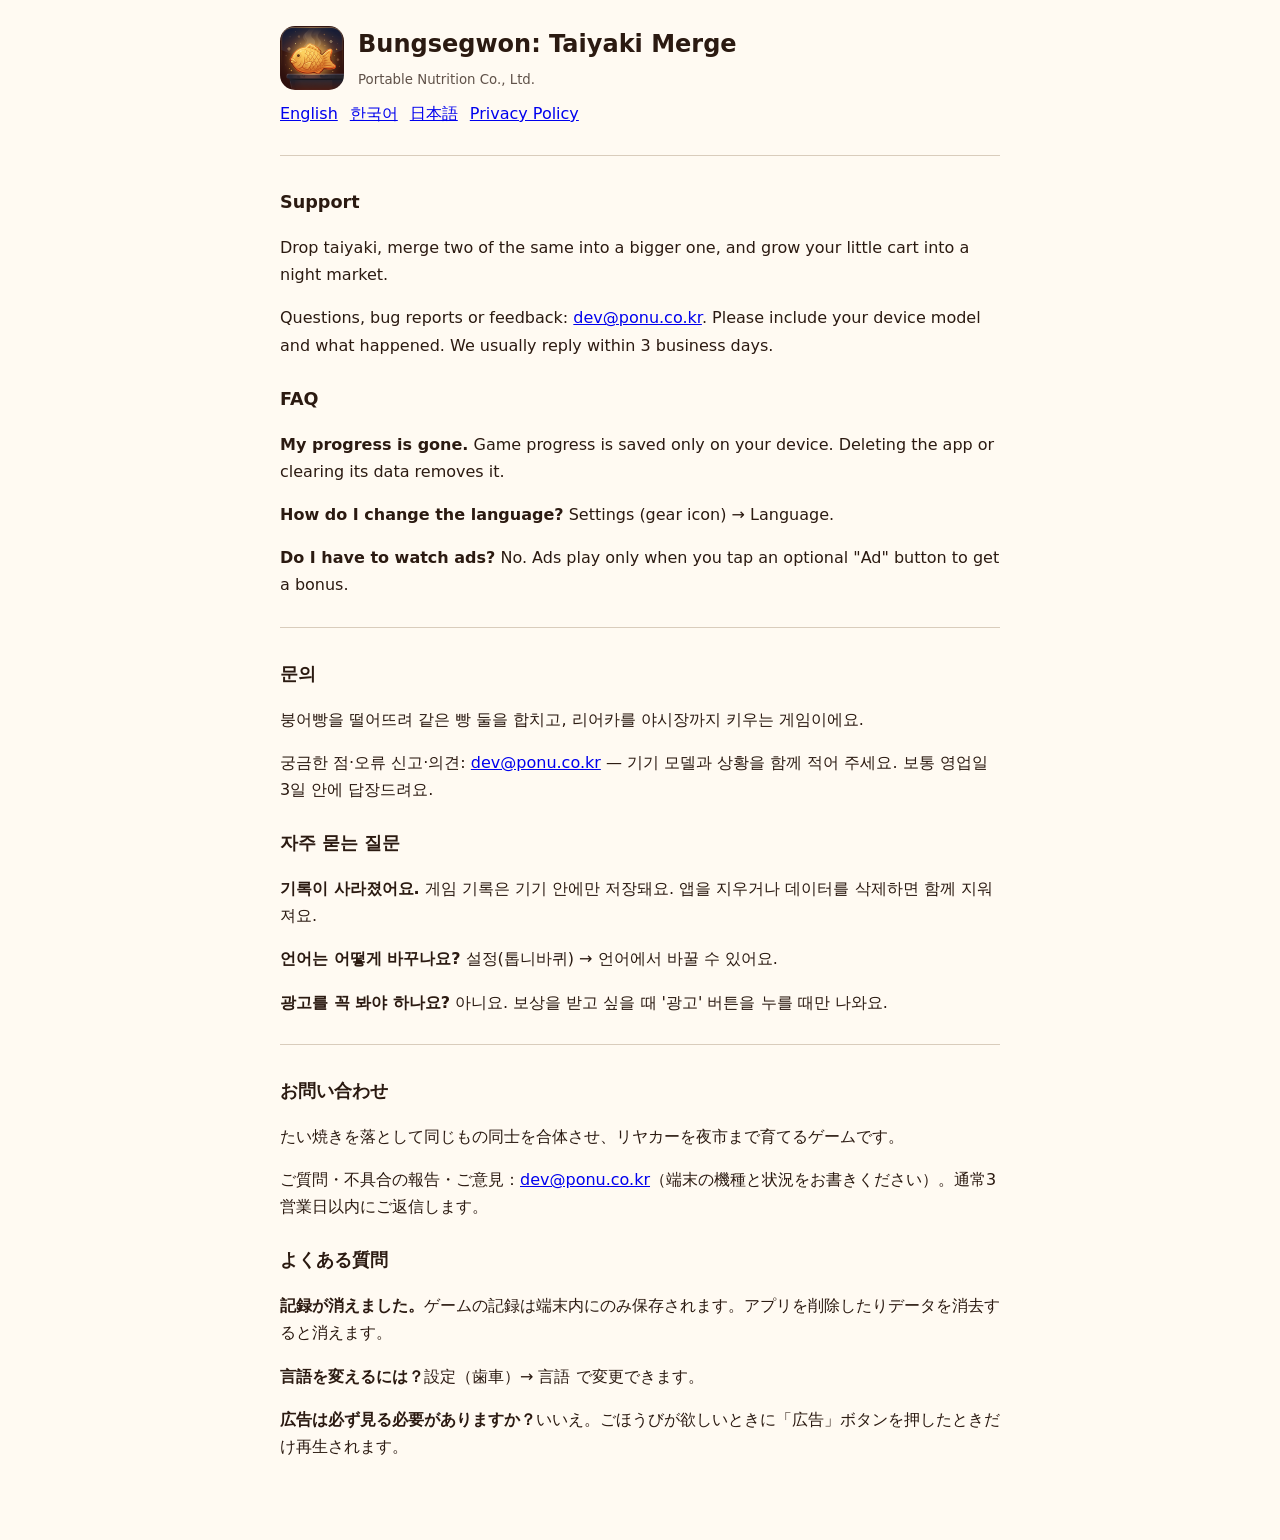
==== index.html @ b01ab4ca "붕세권 지원 페이지·개인정보처리방침 (한·영·일)" ====
<!doctype html>
<!-- 붕세권 지원 페이지(앱스토어 지원 URL) — 공개 주소: https://yunseokl.github.io/bungsegwon/ (저장소 yunseokl/bungsegwon, index.html로 올려요) -->
<html lang="en">
<head>
<meta charset="utf-8">
<meta name="viewport" content="width=device-width, initial-scale=1">
<title>Bungsegwon Support</title>
<style>
  :root { color-scheme: light dark; }
  body { margin: 0 auto; max-width: 720px; padding: 24px 16px 64px; font: 16px/1.7 system-ui, -apple-system, 'Apple SD Gothic Neo', 'Hiragino Sans', sans-serif; background: #fffaf2; color: #2b1a11; }
  @media (prefers-color-scheme: dark) { body { background: #14100d; color: #f2e3c0; } a { color: #ffc94a; } }
  header { display: flex; align-items: center; gap: 14px; margin-bottom: 8px; }
  header img { width: 64px; height: 64px; border-radius: 15px; }
  h1 { font-size: 1.5rem; margin: 0; }
  h2 { font-size: 1.1rem; margin: 26px 0 6px; }
  section { border-top: 1px solid rgba(128, 96, 64, 0.3); margin-top: 28px; padding-top: 6px; }
  nav a { margin-right: 12px; }
  small { opacity: 0.75; }
</style>
</head>
<body>
<header><img src="icon.png" alt=""><div><h1>Bungsegwon: Taiyaki Merge</h1><small>Portable Nutrition Co., Ltd.</small></div></header>
<nav><a href="#en">English</a><a href="#ko">한국어</a><a href="#ja">日本語</a><a href="privacy.html">Privacy Policy</a></nav>

<section id="en" lang="en">
<h2>Support</h2>
<p>Drop taiyaki, merge two of the same into a bigger one, and grow your little cart into a night market.</p>
<p>Questions, bug reports or feedback: <a href="mailto:dev@ponu.co.kr">dev@ponu.co.kr</a>. Please include your device model and what happened. We usually reply within 3 business days.</p>
<h2>FAQ</h2>
<p><b>My progress is gone.</b> Game progress is saved only on your device. Deleting the app or clearing its data removes it.</p>
<p><b>How do I change the language?</b> Settings (gear icon) → Language.</p>
<p><b>Do I have to watch ads?</b> No. Ads play only when you tap an optional "Ad" button to get a bonus.</p>
</section>

<section id="ko" lang="ko">
<h2>문의</h2>
<p>붕어빵을 떨어뜨려 같은 빵 둘을 합치고, 리어카를 야시장까지 키우는 게임이에요.</p>
<p>궁금한 점·오류 신고·의견: <a href="mailto:dev@ponu.co.kr">dev@ponu.co.kr</a> — 기기 모델과 상황을 함께 적어 주세요. 보통 영업일 3일 안에 답장드려요.</p>
<h2>자주 묻는 질문</h2>
<p><b>기록이 사라졌어요.</b> 게임 기록은 기기 안에만 저장돼요. 앱을 지우거나 데이터를 삭제하면 함께 지워져요.</p>
<p><b>언어는 어떻게 바꾸나요?</b> 설정(톱니바퀴) → 언어에서 바꿀 수 있어요.</p>
<p><b>광고를 꼭 봐야 하나요?</b> 아니요. 보상을 받고 싶을 때 '광고' 버튼을 누를 때만 나와요.</p>
</section>

<section id="ja" lang="ja">
<h2>お問い合わせ</h2>
<p>たい焼きを落として同じもの同士を合体させ、リヤカーを夜市まで育てるゲームです。</p>
<p>ご質問・不具合の報告・ご意見：<a href="mailto:dev@ponu.co.kr">dev@ponu.co.kr</a>（端末の機種と状況をお書きください）。通常3営業日以内にご返信します。</p>
<h2>よくある質問</h2>
<p><b>記録が消えました。</b>ゲームの記録は端末内にのみ保存されます。アプリを削除したりデータを消去すると消えます。</p>
<p><b>言語を変えるには？</b>設定（歯車）→ 言語 で変更できます。</p>
<p><b>広告は必ず見る必要がありますか？</b>いいえ。ごほうびが欲しいときに「広告」ボタンを押したときだけ再生されます。</p>
</section>
</body>
</html>
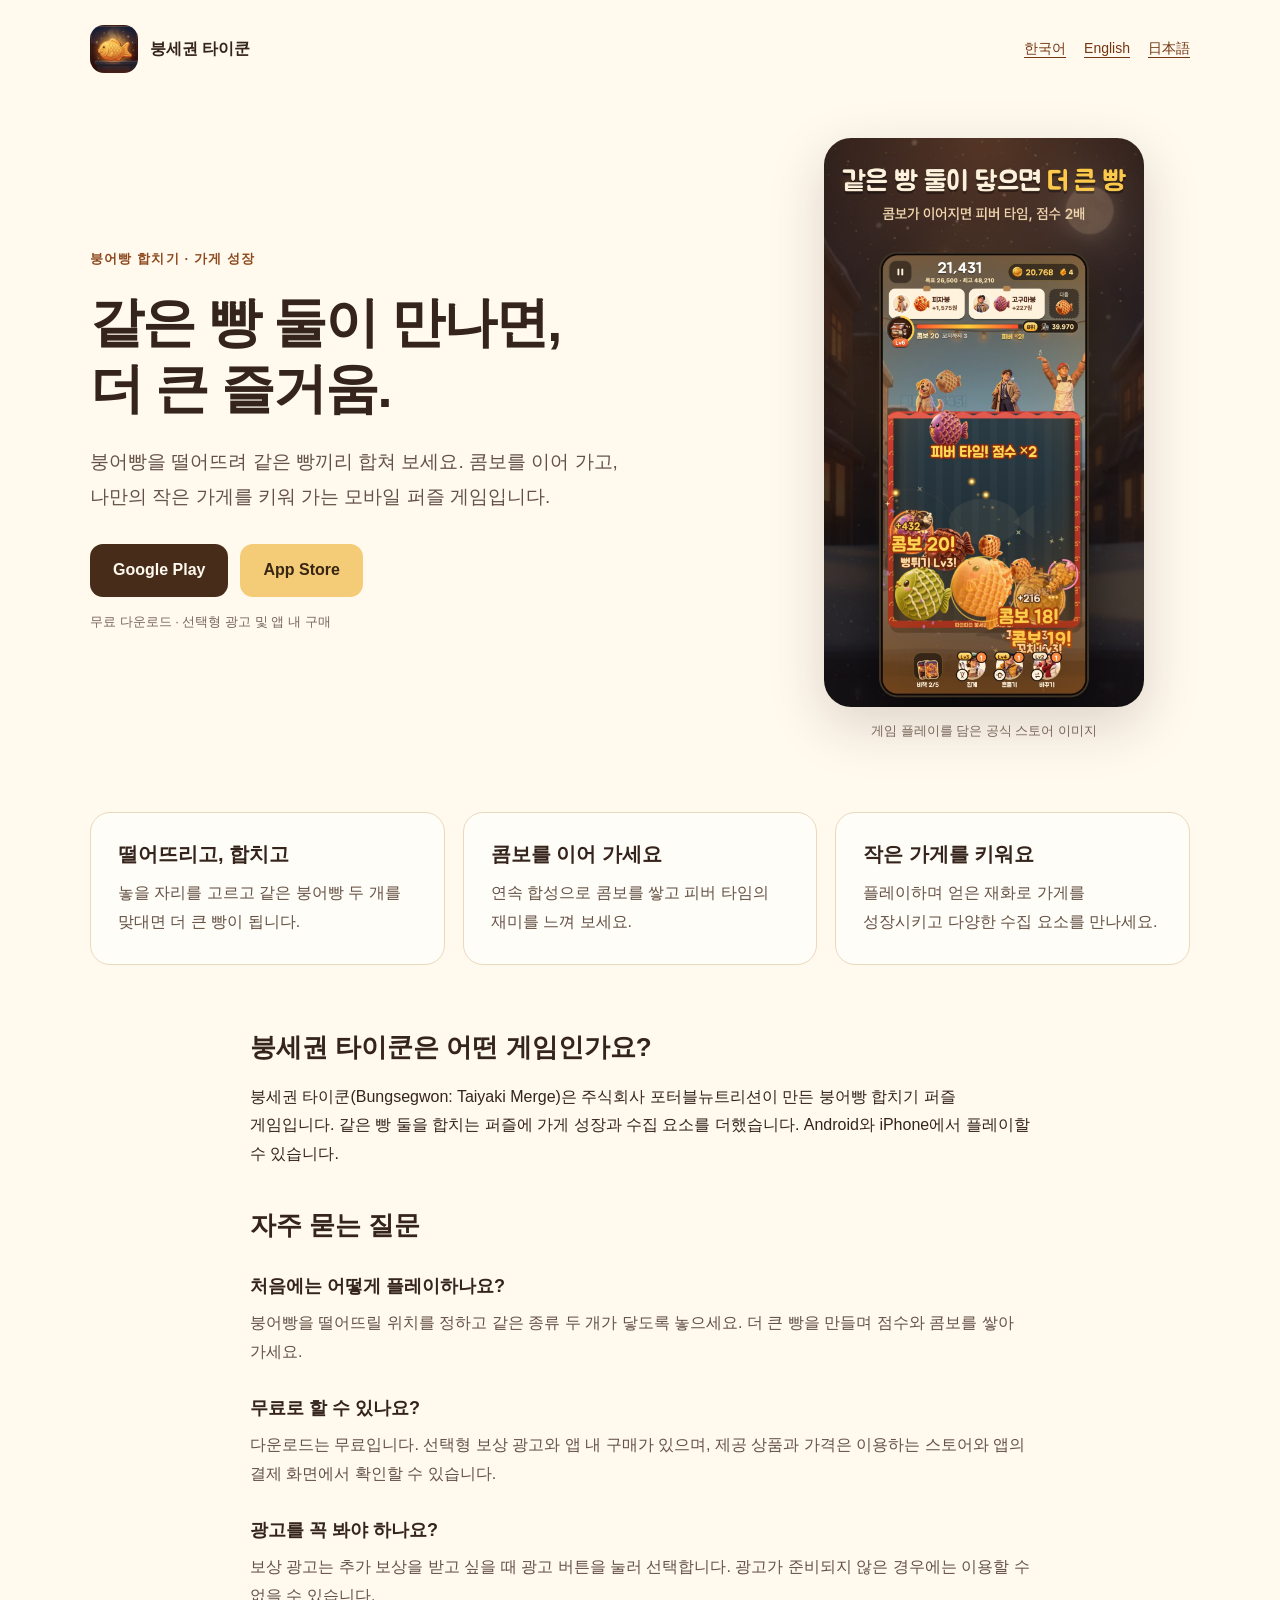
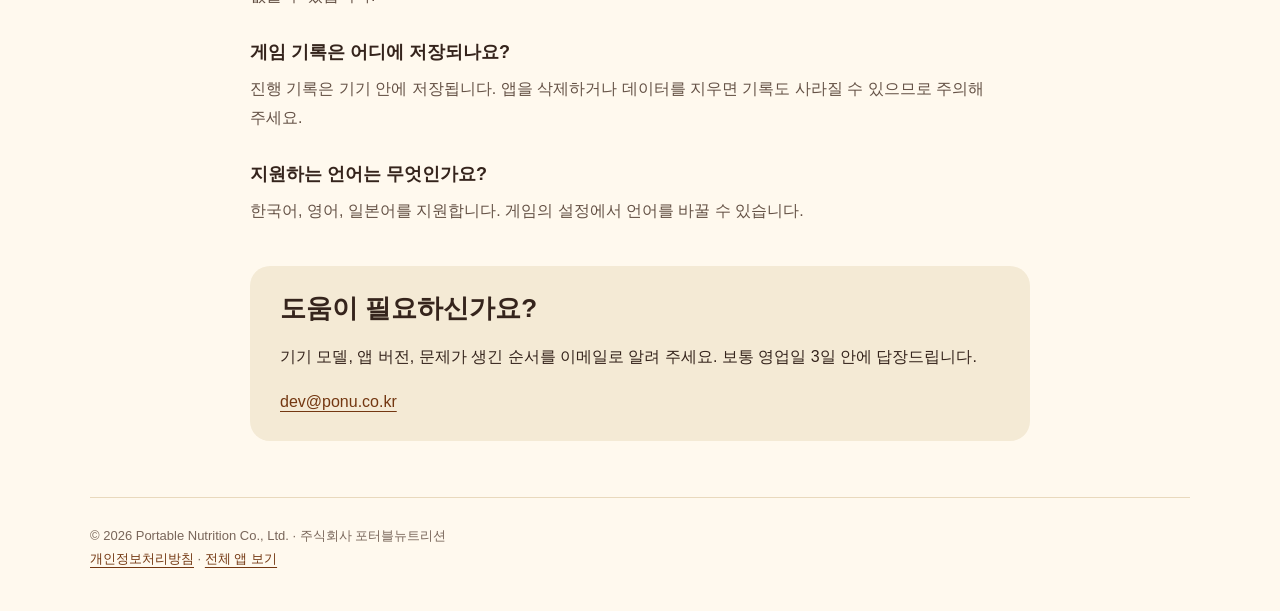
==== commit b69f499c: "Add multilingual game landing pages, FAQs, and search metadata" ====
--- a/index.html
+++ b/index.html
@@ -1,55 +1,14 @@
 <!doctype html>
-<!-- 붕세권 지원 페이지(앱스토어 지원 URL) — 공개 주소: https://yunseokl.github.io/bungsegwon/ (저장소 yunseokl/bungsegwon, index.html로 올려요) -->
-<html lang="en">
-<head>
-<meta charset="utf-8">
-<meta name="viewport" content="width=device-width, initial-scale=1">
-<title>Bungsegwon Support</title>
-<style>
-  :root { color-scheme: light dark; }
-  body { margin: 0 auto; max-width: 720px; padding: 24px 16px 64px; font: 16px/1.7 system-ui, -apple-system, 'Apple SD Gothic Neo', 'Hiragino Sans', sans-serif; background: #fffaf2; color: #2b1a11; }
-  @media (prefers-color-scheme: dark) { body { background: #14100d; color: #f2e3c0; } a { color: #ffc94a; } }
-  header { display: flex; align-items: center; gap: 14px; margin-bottom: 8px; }
-  header img { width: 64px; height: 64px; border-radius: 15px; }
-  h1 { font-size: 1.5rem; margin: 0; }
-  h2 { font-size: 1.1rem; margin: 26px 0 6px; }
-  section { border-top: 1px solid rgba(128, 96, 64, 0.3); margin-top: 28px; padding-top: 6px; }
-  nav a { margin-right: 12px; }
-  small { opacity: 0.75; }
-</style>
-</head>
-<body>
-<header><img src="icon.png" alt=""><div><h1>Bungsegwon: Taiyaki Merge</h1><small>Portable Nutrition Co., Ltd.</small></div></header>
-<nav><a href="#en">English</a><a href="#ko">한국어</a><a href="#ja">日本語</a><a href="privacy.html">Privacy Policy</a></nav>
-
-<section id="en" lang="en">
-<h2>Support</h2>
-<p>Drop taiyaki, merge two of the same into a bigger one, and grow your little cart into a night market.</p>
-<p>Questions, bug reports or feedback: <a href="mailto:dev@ponu.co.kr">dev@ponu.co.kr</a>. Please include your device model and what happened. We usually reply within 3 business days.</p>
-<h2>FAQ</h2>
-<p><b>My progress is gone.</b> Game progress is saved only on your device. Deleting the app or clearing its data removes it.</p>
-<p><b>How do I change the language?</b> Settings (gear icon) → Language.</p>
-<p><b>Do I have to watch ads?</b> No. Ads play only when you tap an optional "Ad" button to get a bonus.</p>
-</section>
-
-<section id="ko" lang="ko">
-<h2>문의</h2>
-<p>붕어빵을 떨어뜨려 같은 빵 둘을 합치고, 리어카를 야시장까지 키우는 게임이에요.</p>
-<p>궁금한 점·오류 신고·의견: <a href="mailto:dev@ponu.co.kr">dev@ponu.co.kr</a> — 기기 모델과 상황을 함께 적어 주세요. 보통 영업일 3일 안에 답장드려요.</p>
-<h2>자주 묻는 질문</h2>
-<p><b>기록이 사라졌어요.</b> 게임 기록은 기기 안에만 저장돼요. 앱을 지우거나 데이터를 삭제하면 함께 지워져요.</p>
-<p><b>언어는 어떻게 바꾸나요?</b> 설정(톱니바퀴) → 언어에서 바꿀 수 있어요.</p>
-<p><b>광고를 꼭 봐야 하나요?</b> 아니요. 보상을 받고 싶을 때 '광고' 버튼을 누를 때만 나와요.</p>
-</section>
-
-<section id="ja" lang="ja">
-<h2>お問い合わせ</h2>
-<p>たい焼きを落として同じもの同士を合体させ、リヤカーを夜市まで育てるゲームです。</p>
-<p>ご質問・不具合の報告・ご意見：<a href="mailto:dev@ponu.co.kr">dev@ponu.co.kr</a>（端末の機種と状況をお書きください）。通常3営業日以内にご返信します。</p>
-<h2>よくある質問</h2>
-<p><b>記録が消えました。</b>ゲームの記録は端末内にのみ保存されます。アプリを削除したりデータを消去すると消えます。</p>
-<p><b>言語を変えるには？</b>設定（歯車）→ 言語 で変更できます。</p>
-<p><b>広告は必ず見る必要がありますか？</b>いいえ。ごほうびが欲しいときに「広告」ボタンを押したときだけ再生されます。</p>
-</section>
-</body>
-</html>
+<html lang="ko"><head><meta charset="utf-8"><meta name="viewport" content="width=device-width,initial-scale=1">
+<title>붕세권 타이쿤 — 붕어빵 합치기 퍼즐 게임</title><meta name="description" content="붕세권 타이쿤은 같은 붕어빵 둘을 합쳐 더 큰 빵을 만들고 가게를 키우는 모바일 퍼즐 게임입니다. 플레이 방법, 다운로드, 광고·저장 안내를 확인하세요."><meta name="robots" content="index,follow,max-image-preview:large">
+<link rel="canonical" href="https://yunseokl.github.io/bungsegwon/"><link rel="alternate" hreflang="ko" href="https://yunseokl.github.io/bungsegwon/">
+<link rel="alternate" hreflang="en" href="https://yunseokl.github.io/bungsegwon/en/">
+<link rel="alternate" hreflang="ja" href="https://yunseokl.github.io/bungsegwon/ja/">
+<link rel="alternate" hreflang="x-default" href="https://yunseokl.github.io/bungsegwon/en/">
+<meta property="og:type" content="website"><meta property="og:site_name" content="Bungsegwon: Taiyaki Merge"><meta property="og:title" content="붕세권 타이쿤 — 붕어빵 합치기 퍼즐 게임"><meta property="og:description" content="붕세권 타이쿤은 같은 붕어빵 둘을 합쳐 더 큰 빵을 만들고 가게를 키우는 모바일 퍼즐 게임입니다. 플레이 방법, 다운로드, 광고·저장 안내를 확인하세요."><meta property="og:url" content="https://yunseokl.github.io/bungsegwon/"><meta property="og:image" content="https://yunseokl.github.io/bungsegwon/assets/ko-feature.jpg"><meta property="og:image:width" content="1024"><meta property="og:image:height" content="500">
+<meta name="twitter:card" content="summary_large_image"><link rel="icon" href="./icon.png"><link rel="stylesheet" href="./style.css">
+<script type="application/ld+json">{"@context": "https://schema.org", "@graph": [{"@type": "SoftwareApplication", "@id": "https://yunseokl.github.io/bungsegwon/#app", "name": "붕세권 타이쿤", "alternateName": "붕세권 타이쿤", "url": "https://yunseokl.github.io/bungsegwon/", "description": "붕세권 타이쿤은 같은 붕어빵 둘을 합쳐 더 큰 빵을 만들고 가게를 키우는 모바일 퍼즐 게임입니다. 플레이 방법, 다운로드, 광고·저장 안내를 확인하세요.", "applicationCategory": "GameApplication", "operatingSystem": "Android, iOS", "inLanguage": "ko", "image": "https://yunseokl.github.io/bungsegwon/assets/ko-feature.jpg", "publisher": {"@type": "Organization", "name": "Portable Nutrition Co., Ltd.", "alternateName": "주식회사 포터블뉴트리션", "url": "https://yunseokl.github.io/", "email": "dev@ponu.co.kr"}, "sameAs": ["https://play.google.com/store/apps/details?id=com.rewardry.bungsegwon", "https://apps.apple.com/app/id6816672674"]}, {"@type": "FAQPage", "inLanguage": "ko", "mainEntity": [{"@type": "Question", "name": "처음에는 어떻게 플레이하나요?", "acceptedAnswer": {"@type": "Answer", "text": "붕어빵을 떨어뜨릴 위치를 정하고 같은 종류 두 개가 닿도록 놓으세요. 더 큰 빵을 만들며 점수와 콤보를 쌓아 가세요."}}, {"@type": "Question", "name": "무료로 할 수 있나요?", "acceptedAnswer": {"@type": "Answer", "text": "다운로드는 무료입니다. 선택형 보상 광고와 앱 내 구매가 있으며, 제공 상품과 가격은 이용하는 스토어와 앱의 결제 화면에서 확인할 수 있습니다."}}, {"@type": "Question", "name": "광고를 꼭 봐야 하나요?", "acceptedAnswer": {"@type": "Answer", "text": "보상 광고는 추가 보상을 받고 싶을 때 광고 버튼을 눌러 선택합니다. 광고가 준비되지 않은 경우에는 이용할 수 없을 수 있습니다."}}, {"@type": "Question", "name": "게임 기록은 어디에 저장되나요?", "acceptedAnswer": {"@type": "Answer", "text": "진행 기록은 기기 안에 저장됩니다. 앱을 삭제하거나 데이터를 지우면 기록도 사라질 수 있으므로 주의해 주세요."}}, {"@type": "Question", "name": "지원하는 언어는 무엇인가요?", "acceptedAnswer": {"@type": "Answer", "text": "한국어, 영어, 일본어를 지원합니다. 게임의 설정에서 언어를 바꿀 수 있습니다."}}]}]}</script></head>
+<body><a class="skip" href="#main">붕세권 타이쿤</a><header><a class="brand" href="https://yunseokl.github.io/bungsegwon/"><img src="./icon.png" alt="" width="48" height="48">붕세권 타이쿤</a><nav aria-label="Language"><a href="https://yunseokl.github.io/bungsegwon/" lang="ko" hreflang="ko" aria-current="page">한국어</a><a href="https://yunseokl.github.io/bungsegwon/en/" lang="en" hreflang="en">English</a><a href="https://yunseokl.github.io/bungsegwon/ja/" lang="ja" hreflang="ja">日本語</a></nav></header>
+<main id="main"><div class="hero"><div><p class="eyebrow">붕어빵 합치기 · 가게 성장</p><h1>같은 빵 둘이 만나면,<br>더 큰 즐거움.</h1><p class="lead">붕어빵을 떨어뜨려 같은 빵끼리 합쳐 보세요. 콤보를 이어 가고, 나만의 작은 가게를 키워 가는 모바일 퍼즐 게임입니다.</p><div class="actions"><a class="button" href="https://play.google.com/store/apps/details?id=com.rewardry.bungsegwon&amp;hl=ko&amp;utm_source=official_site&amp;utm_campaign=evergreen&amp;utm_content=ko">Google Play</a><a class="button secondary" href="https://apps.apple.com/app/id6816672674">App Store</a></div><p class="muted">무료 다운로드 · 선택형 광고 및 앱 내 구매</p></div><figure><img src="./assets/ko-gameplay.jpg" alt="게임 플레이를 담은 공식 스토어 이미지" width="1080" height="1920" fetchpriority="high"><figcaption>게임 플레이를 담은 공식 스토어 이미지</figcaption></figure></div>
+<div class="cards"><section class="card"><h2>떨어뜨리고, 합치고</h2><p>놓을 자리를 고르고 같은 붕어빵 두 개를 맞대면 더 큰 빵이 됩니다.</p></section><section class="card"><h2>콤보를 이어 가세요</h2><p>연속 합성으로 콤보를 쌓고 피버 타임의 재미를 느껴 보세요.</p></section><section class="card"><h2>작은 가게를 키워요</h2><p>플레이하며 얻은 재화로 가게를 성장시키고 다양한 수집 요소를 만나세요.</p></section></div><div class="reading"><h2>붕세권 타이쿤은 어떤 게임인가요?</h2><p>붕세권 타이쿤(Bungsegwon: Taiyaki Merge)은 주식회사 포터블뉴트리션이 만든 붕어빵 합치기 퍼즐 게임입니다. 같은 빵 둘을 합치는 퍼즐에 가게 성장과 수집 요소를 더했습니다. Android와 iPhone에서 플레이할 수 있습니다.</p><section class="faq"><h2>자주 묻는 질문</h2><h3>처음에는 어떻게 플레이하나요?</h3><p>붕어빵을 떨어뜨릴 위치를 정하고 같은 종류 두 개가 닿도록 놓으세요. 더 큰 빵을 만들며 점수와 콤보를 쌓아 가세요.</p><h3>무료로 할 수 있나요?</h3><p>다운로드는 무료입니다. 선택형 보상 광고와 앱 내 구매가 있으며, 제공 상품과 가격은 이용하는 스토어와 앱의 결제 화면에서 확인할 수 있습니다.</p><h3>광고를 꼭 봐야 하나요?</h3><p>보상 광고는 추가 보상을 받고 싶을 때 광고 버튼을 눌러 선택합니다. 광고가 준비되지 않은 경우에는 이용할 수 없을 수 있습니다.</p><h3>게임 기록은 어디에 저장되나요?</h3><p>진행 기록은 기기 안에 저장됩니다. 앱을 삭제하거나 데이터를 지우면 기록도 사라질 수 있으므로 주의해 주세요.</p><h3>지원하는 언어는 무엇인가요?</h3><p>한국어, 영어, 일본어를 지원합니다. 게임의 설정에서 언어를 바꿀 수 있습니다.</p></section><section class="support" id="support"><h2>도움이 필요하신가요?</h2><p>기기 모델, 앱 버전, 문제가 생긴 순서를 이메일로 알려 주세요. 보통 영업일 3일 안에 답장드립니다.</p><a href="mailto:dev@ponu.co.kr">dev@ponu.co.kr</a></section></div></main>
+<footer>© 2026 Portable Nutrition Co., Ltd. · 주식회사 포터블뉴트리션<br><a href="./privacy.html">개인정보처리방침</a> · <a href="https://yunseokl.github.io/">전체 앱 보기</a></footer></body></html>
--- a/style.css
+++ b/style.css
@@ -0,0 +1 @@
+*{box-sizing:border-box}html{scroll-behavior:smooth}body{margin:0;background:#fff9ee;color:#35241c;font:16px/1.8 -apple-system,BlinkMacSystemFont,"Apple SD Gothic Neo","Hiragino Sans",sans-serif;word-break:keep-all}a{color:#733711;text-underline-offset:4px}a:focus-visible{outline:3px solid #a94308;outline-offset:5px}header,main,footer{width:min(1100px,calc(100% - 40px));margin:auto}header{display:flex;align-items:center;justify-content:space-between;gap:20px;flex-wrap:wrap;padding:25px 0}.brand{display:flex;align-items:center;gap:12px;font-weight:800;text-decoration:none;color:inherit}.brand img{width:48px;height:48px;border-radius:14px}nav{display:flex;gap:18px;flex-wrap:wrap;font-size:14px}.hero{display:grid;grid-template-columns:1.2fr .8fr;align-items:center;gap:70px;padding:40px 0 70px}.eyebrow{font-size:13px;font-weight:800;color:#8d491d;letter-spacing:.09em}h1{font-size:clamp(32px,4.5vw,54px);line-height:1.23;letter-spacing:-1.8px;margin:18px 0 24px}.lead{font-size:19px;color:#655246;max-width:540px}.actions{display:flex;gap:12px;flex-wrap:wrap;margin:30px 0 8px}.button{display:inline-flex;align-items:center;min-height:48px;padding:12px 23px;border-radius:13px;background:#482c1a;color:#fff9ee;text-decoration:none;font-weight:700}.button.secondary{background:#f4cc77;color:#382514}.muted,figcaption{font-size:13px;color:#79665a}figure{margin:0;max-width:320px;justify-self:center}figure img{display:block;width:100%;height:auto;border-radius:27px;box-shadow:0 18px 55px #3e20152b}figcaption{text-align:center;margin-top:12px}.cards{display:grid;grid-template-columns:repeat(3,1fr);gap:18px;margin-bottom:64px}.card{padding:27px;border:1px solid #e9d9bd;background:#fffdf7;border-radius:20px}.card h2{font-size:20px;margin:0 0 10px}.card p{margin:0;color:#665246}.reading{max-width:780px;margin:0 auto;padding-bottom:56px}h2{line-height:1.45;font-size:26px;margin:38px 0 14px}h3{font-size:18px;margin:25px 0 7px}.faq p{margin:0 0 20px;color:#655246}.support{padding:24px 30px;background:#f4ead5;border-radius:20px;margin-top:40px}.support h2{margin:0 0 12px}footer{border-top:1px solid #e9d9bd;padding:26px 0 40px;font-size:13px;color:#79665a}.skip{position:absolute;left:-9999px}.skip:focus{left:16px;top:10px;background:#fff;padding:8px;z-index:3}@media(max-width:700px){header,main,footer{width:calc(100% - 32px)}header{padding:20px 0}.brand{font-size:15px}nav{gap:14px}.hero{grid-template-columns:1fr;gap:32px;padding:20px 0 40px}.lead{font-size:17px}figure{max-width:270px}.cards{grid-template-columns:1fr;gap:12px;margin-bottom:35px}.card{padding:22px}h1{letter-spacing:-1px}.support{padding:22px}body{word-break:normal;overflow-wrap:break-word}}@media(prefers-reduced-motion:reduce){html{scroll-behavior:auto}}
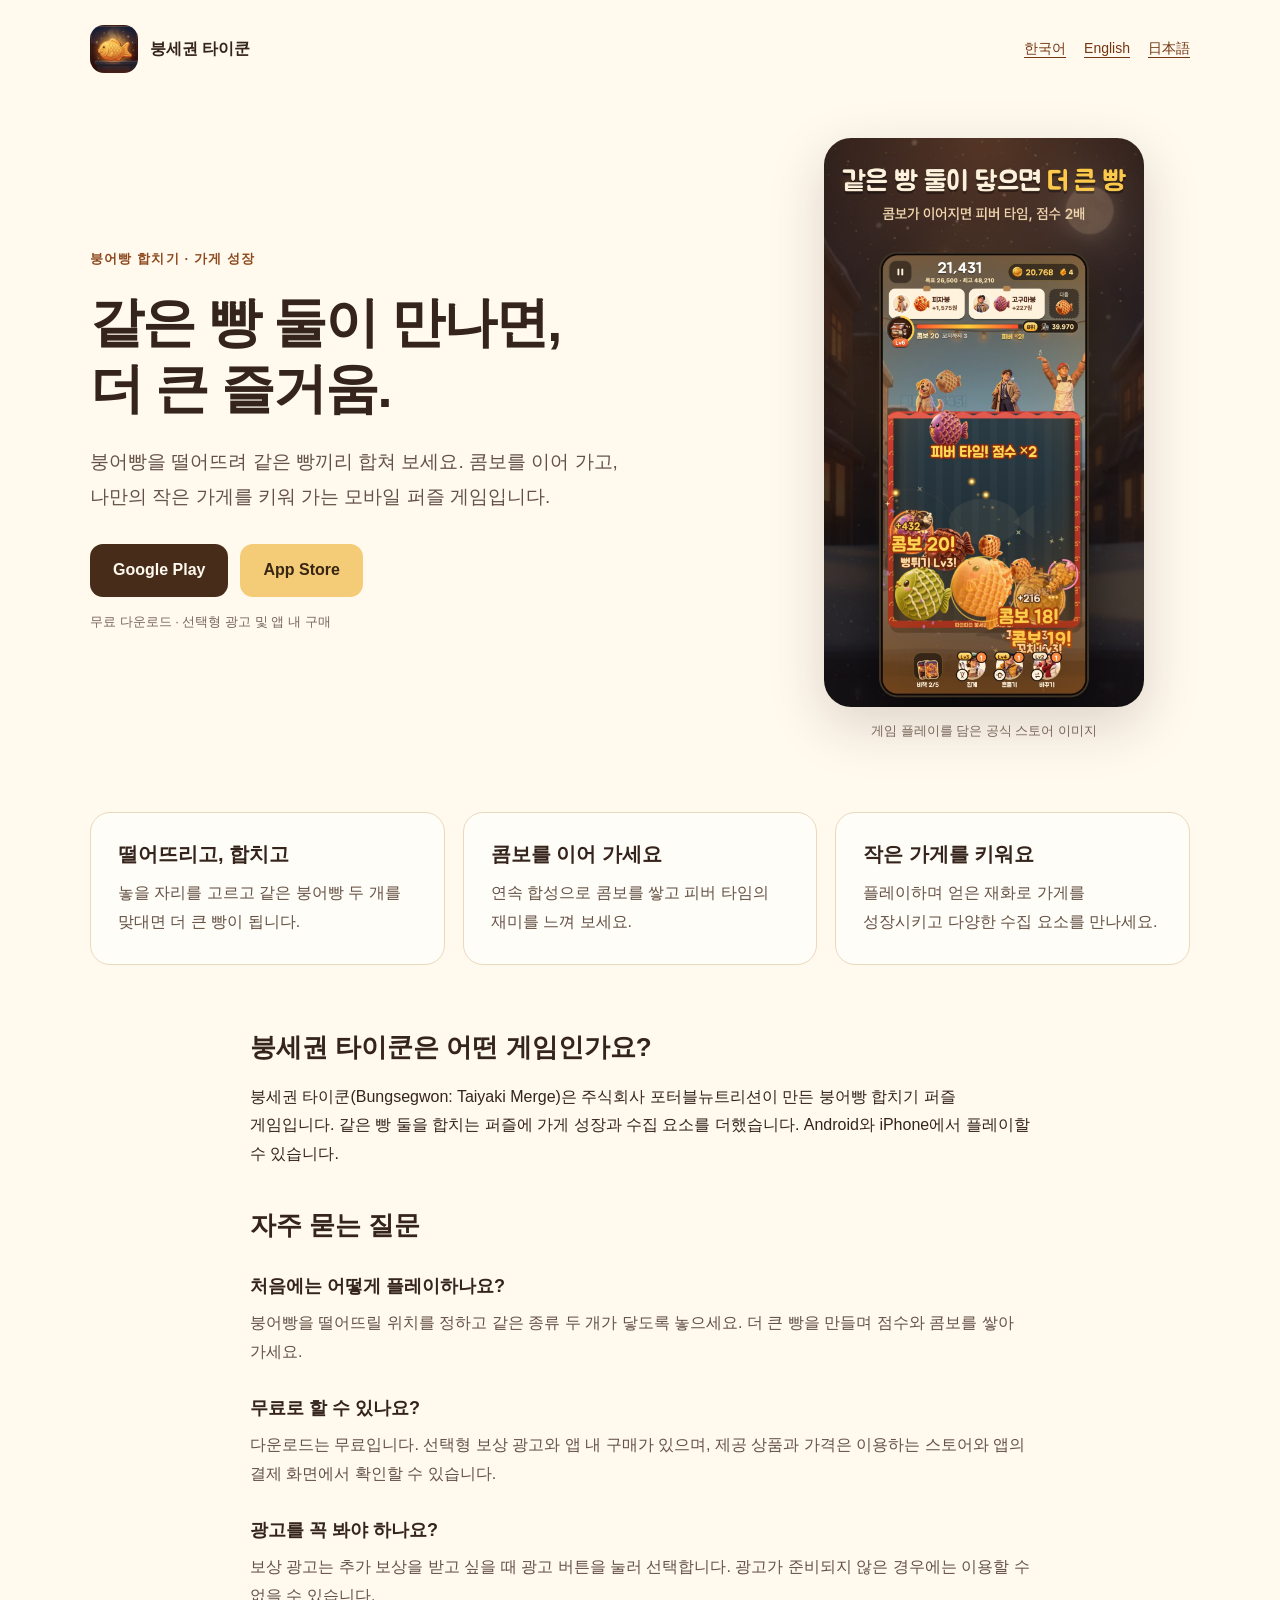
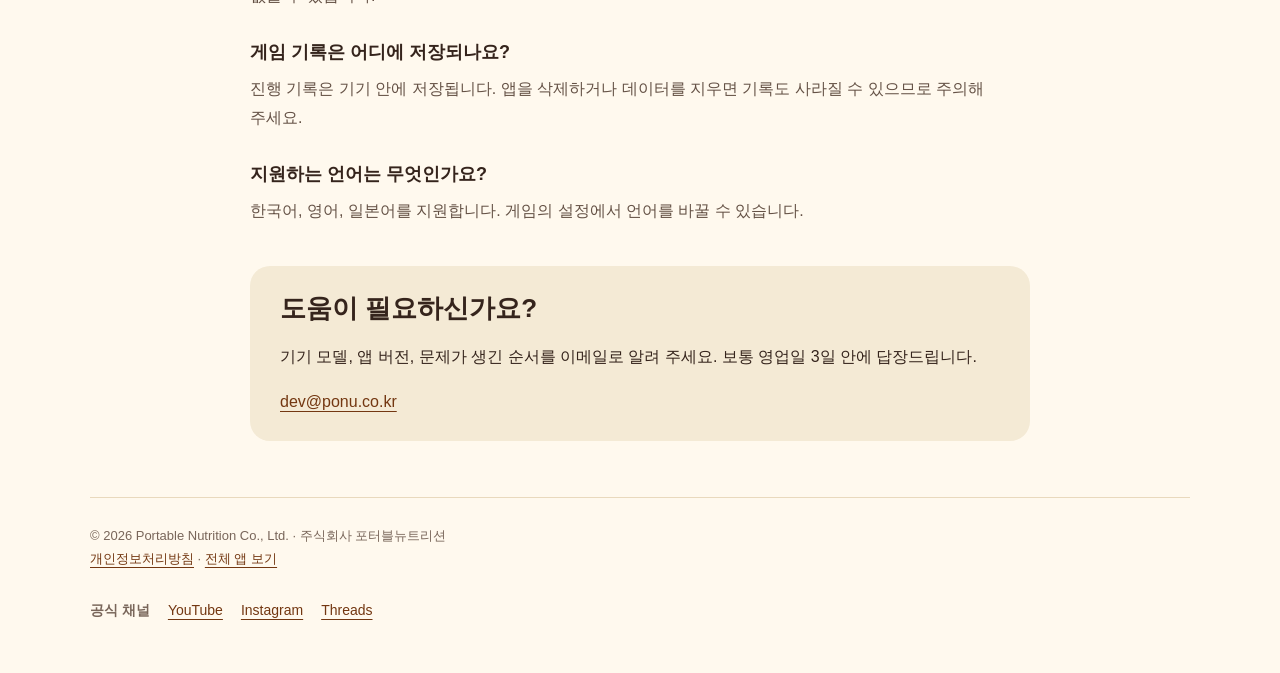
==== commit 0326a2b7: "Connect official Bungsegwon social profiles" ====
--- a/index.html
+++ b/index.html
@@ -7,8 +7,8 @@
 <link rel="alternate" hreflang="x-default" href="https://yunseokl.github.io/bungsegwon/en/">
 <meta property="og:type" content="website"><meta property="og:site_name" content="Bungsegwon: Taiyaki Merge"><meta property="og:title" content="붕세권 타이쿤 — 붕어빵 합치기 퍼즐 게임"><meta property="og:description" content="붕세권 타이쿤은 같은 붕어빵 둘을 합쳐 더 큰 빵을 만들고 가게를 키우는 모바일 퍼즐 게임입니다. 플레이 방법, 다운로드, 광고·저장 안내를 확인하세요."><meta property="og:url" content="https://yunseokl.github.io/bungsegwon/"><meta property="og:image" content="https://yunseokl.github.io/bungsegwon/assets/ko-feature.jpg"><meta property="og:image:width" content="1024"><meta property="og:image:height" content="500">
 <meta name="twitter:card" content="summary_large_image"><link rel="icon" href="./icon.png"><link rel="stylesheet" href="./style.css">
-<script type="application/ld+json">{"@context": "https://schema.org", "@graph": [{"@type": "SoftwareApplication", "@id": "https://yunseokl.github.io/bungsegwon/#app", "name": "붕세권 타이쿤", "alternateName": "붕세권 타이쿤", "url": "https://yunseokl.github.io/bungsegwon/", "description": "붕세권 타이쿤은 같은 붕어빵 둘을 합쳐 더 큰 빵을 만들고 가게를 키우는 모바일 퍼즐 게임입니다. 플레이 방법, 다운로드, 광고·저장 안내를 확인하세요.", "applicationCategory": "GameApplication", "operatingSystem": "Android, iOS", "inLanguage": "ko", "image": "https://yunseokl.github.io/bungsegwon/assets/ko-feature.jpg", "publisher": {"@type": "Organization", "name": "Portable Nutrition Co., Ltd.", "alternateName": "주식회사 포터블뉴트리션", "url": "https://yunseokl.github.io/", "email": "dev@ponu.co.kr"}, "sameAs": ["https://play.google.com/store/apps/details?id=com.rewardry.bungsegwon", "https://apps.apple.com/app/id6816672674"]}, {"@type": "FAQPage", "inLanguage": "ko", "mainEntity": [{"@type": "Question", "name": "처음에는 어떻게 플레이하나요?", "acceptedAnswer": {"@type": "Answer", "text": "붕어빵을 떨어뜨릴 위치를 정하고 같은 종류 두 개가 닿도록 놓으세요. 더 큰 빵을 만들며 점수와 콤보를 쌓아 가세요."}}, {"@type": "Question", "name": "무료로 할 수 있나요?", "acceptedAnswer": {"@type": "Answer", "text": "다운로드는 무료입니다. 선택형 보상 광고와 앱 내 구매가 있으며, 제공 상품과 가격은 이용하는 스토어와 앱의 결제 화면에서 확인할 수 있습니다."}}, {"@type": "Question", "name": "광고를 꼭 봐야 하나요?", "acceptedAnswer": {"@type": "Answer", "text": "보상 광고는 추가 보상을 받고 싶을 때 광고 버튼을 눌러 선택합니다. 광고가 준비되지 않은 경우에는 이용할 수 없을 수 있습니다."}}, {"@type": "Question", "name": "게임 기록은 어디에 저장되나요?", "acceptedAnswer": {"@type": "Answer", "text": "진행 기록은 기기 안에 저장됩니다. 앱을 삭제하거나 데이터를 지우면 기록도 사라질 수 있으므로 주의해 주세요."}}, {"@type": "Question", "name": "지원하는 언어는 무엇인가요?", "acceptedAnswer": {"@type": "Answer", "text": "한국어, 영어, 일본어를 지원합니다. 게임의 설정에서 언어를 바꿀 수 있습니다."}}]}]}</script></head>
+<script type="application/ld+json">{"@context": "https://schema.org", "@graph": [{"@type": "SoftwareApplication", "@id": "https://yunseokl.github.io/bungsegwon/#app", "name": "붕세권 타이쿤", "alternateName": "붕세권 타이쿤", "url": "https://yunseokl.github.io/bungsegwon/", "description": "붕세권 타이쿤은 같은 붕어빵 둘을 합쳐 더 큰 빵을 만들고 가게를 키우는 모바일 퍼즐 게임입니다. 플레이 방법, 다운로드, 광고·저장 안내를 확인하세요.", "applicationCategory": "GameApplication", "operatingSystem": "Android, iOS", "inLanguage": "ko", "image": "https://yunseokl.github.io/bungsegwon/assets/ko-feature.jpg", "publisher": {"@type": "Organization", "name": "Portable Nutrition Co., Ltd.", "alternateName": "주식회사 포터블뉴트리션", "url": "https://yunseokl.github.io/", "email": "dev@ponu.co.kr"}, "sameAs": ["https://play.google.com/store/apps/details?id=com.rewardry.bungsegwon", "https://apps.apple.com/app/id6816672674", "https://www.youtube.com/@bungsegwongame", "https://www.instagram.com/bungsegwongame/", "https://www.threads.com/@bungsegwongame"]}, {"@type": "FAQPage", "inLanguage": "ko", "mainEntity": [{"@type": "Question", "name": "처음에는 어떻게 플레이하나요?", "acceptedAnswer": {"@type": "Answer", "text": "붕어빵을 떨어뜨릴 위치를 정하고 같은 종류 두 개가 닿도록 놓으세요. 더 큰 빵을 만들며 점수와 콤보를 쌓아 가세요."}}, {"@type": "Question", "name": "무료로 할 수 있나요?", "acceptedAnswer": {"@type": "Answer", "text": "다운로드는 무료입니다. 선택형 보상 광고와 앱 내 구매가 있으며, 제공 상품과 가격은 이용하는 스토어와 앱의 결제 화면에서 확인할 수 있습니다."}}, {"@type": "Question", "name": "광고를 꼭 봐야 하나요?", "acceptedAnswer": {"@type": "Answer", "text": "보상 광고는 추가 보상을 받고 싶을 때 광고 버튼을 눌러 선택합니다. 광고가 준비되지 않은 경우에는 이용할 수 없을 수 있습니다."}}, {"@type": "Question", "name": "게임 기록은 어디에 저장되나요?", "acceptedAnswer": {"@type": "Answer", "text": "진행 기록은 기기 안에 저장됩니다. 앱을 삭제하거나 데이터를 지우면 기록도 사라질 수 있으므로 주의해 주세요."}}, {"@type": "Question", "name": "지원하는 언어는 무엇인가요?", "acceptedAnswer": {"@type": "Answer", "text": "한국어, 영어, 일본어를 지원합니다. 게임의 설정에서 언어를 바꿀 수 있습니다."}}]}]}</script></head>
 <body><a class="skip" href="#main">붕세권 타이쿤</a><header><a class="brand" href="https://yunseokl.github.io/bungsegwon/"><img src="./icon.png" alt="" width="48" height="48">붕세권 타이쿤</a><nav aria-label="Language"><a href="https://yunseokl.github.io/bungsegwon/" lang="ko" hreflang="ko" aria-current="page">한국어</a><a href="https://yunseokl.github.io/bungsegwon/en/" lang="en" hreflang="en">English</a><a href="https://yunseokl.github.io/bungsegwon/ja/" lang="ja" hreflang="ja">日本語</a></nav></header>
 <main id="main"><div class="hero"><div><p class="eyebrow">붕어빵 합치기 · 가게 성장</p><h1>같은 빵 둘이 만나면,<br>더 큰 즐거움.</h1><p class="lead">붕어빵을 떨어뜨려 같은 빵끼리 합쳐 보세요. 콤보를 이어 가고, 나만의 작은 가게를 키워 가는 모바일 퍼즐 게임입니다.</p><div class="actions"><a class="button" href="https://play.google.com/store/apps/details?id=com.rewardry.bungsegwon&amp;hl=ko&amp;utm_source=official_site&amp;utm_campaign=evergreen&amp;utm_content=ko">Google Play</a><a class="button secondary" href="https://apps.apple.com/app/id6816672674">App Store</a></div><p class="muted">무료 다운로드 · 선택형 광고 및 앱 내 구매</p></div><figure><img src="./assets/ko-gameplay.jpg" alt="게임 플레이를 담은 공식 스토어 이미지" width="1080" height="1920" fetchpriority="high"><figcaption>게임 플레이를 담은 공식 스토어 이미지</figcaption></figure></div>
 <div class="cards"><section class="card"><h2>떨어뜨리고, 합치고</h2><p>놓을 자리를 고르고 같은 붕어빵 두 개를 맞대면 더 큰 빵이 됩니다.</p></section><section class="card"><h2>콤보를 이어 가세요</h2><p>연속 합성으로 콤보를 쌓고 피버 타임의 재미를 느껴 보세요.</p></section><section class="card"><h2>작은 가게를 키워요</h2><p>플레이하며 얻은 재화로 가게를 성장시키고 다양한 수집 요소를 만나세요.</p></section></div><div class="reading"><h2>붕세권 타이쿤은 어떤 게임인가요?</h2><p>붕세권 타이쿤(Bungsegwon: Taiyaki Merge)은 주식회사 포터블뉴트리션이 만든 붕어빵 합치기 퍼즐 게임입니다. 같은 빵 둘을 합치는 퍼즐에 가게 성장과 수집 요소를 더했습니다. Android와 iPhone에서 플레이할 수 있습니다.</p><section class="faq"><h2>자주 묻는 질문</h2><h3>처음에는 어떻게 플레이하나요?</h3><p>붕어빵을 떨어뜨릴 위치를 정하고 같은 종류 두 개가 닿도록 놓으세요. 더 큰 빵을 만들며 점수와 콤보를 쌓아 가세요.</p><h3>무료로 할 수 있나요?</h3><p>다운로드는 무료입니다. 선택형 보상 광고와 앱 내 구매가 있으며, 제공 상품과 가격은 이용하는 스토어와 앱의 결제 화면에서 확인할 수 있습니다.</p><h3>광고를 꼭 봐야 하나요?</h3><p>보상 광고는 추가 보상을 받고 싶을 때 광고 버튼을 눌러 선택합니다. 광고가 준비되지 않은 경우에는 이용할 수 없을 수 있습니다.</p><h3>게임 기록은 어디에 저장되나요?</h3><p>진행 기록은 기기 안에 저장됩니다. 앱을 삭제하거나 데이터를 지우면 기록도 사라질 수 있으므로 주의해 주세요.</p><h3>지원하는 언어는 무엇인가요?</h3><p>한국어, 영어, 일본어를 지원합니다. 게임의 설정에서 언어를 바꿀 수 있습니다.</p></section><section class="support" id="support"><h2>도움이 필요하신가요?</h2><p>기기 모델, 앱 버전, 문제가 생긴 순서를 이메일로 알려 주세요. 보통 영업일 3일 안에 답장드립니다.</p><a href="mailto:dev@ponu.co.kr">dev@ponu.co.kr</a></section></div></main>
-<footer>© 2026 Portable Nutrition Co., Ltd. · 주식회사 포터블뉴트리션<br><a href="./privacy.html">개인정보처리방침</a> · <a href="https://yunseokl.github.io/">전체 앱 보기</a></footer></body></html>+<footer>© 2026 Portable Nutrition Co., Ltd. · 주식회사 포터블뉴트리션<br><a href="./privacy.html">개인정보처리방침</a> · <a href="https://yunseokl.github.io/">전체 앱 보기</a><nav class="social-links" aria-label="공식 채널"><span>공식 채널</span><a href="https://www.youtube.com/@bungsegwongame">YouTube</a><a href="https://www.instagram.com/bungsegwongame/">Instagram</a><a href="https://www.threads.com/@bungsegwongame">Threads</a></nav></footer></body></html>
--- a/style.css
+++ b/style.css
@@ -1 +1,2 @@
-*{box-sizing:border-box}html{scroll-behavior:smooth}body{margin:0;background:#fff9ee;color:#35241c;font:16px/1.8 -apple-system,BlinkMacSystemFont,"Apple SD Gothic Neo","Hiragino Sans",sans-serif;word-break:keep-all}a{color:#733711;text-underline-offset:4px}a:focus-visible{outline:3px solid #a94308;outline-offset:5px}header,main,footer{width:min(1100px,calc(100% - 40px));margin:auto}header{display:flex;align-items:center;justify-content:space-between;gap:20px;flex-wrap:wrap;padding:25px 0}.brand{display:flex;align-items:center;gap:12px;font-weight:800;text-decoration:none;color:inherit}.brand img{width:48px;height:48px;border-radius:14px}nav{display:flex;gap:18px;flex-wrap:wrap;font-size:14px}.hero{display:grid;grid-template-columns:1.2fr .8fr;align-items:center;gap:70px;padding:40px 0 70px}.eyebrow{font-size:13px;font-weight:800;color:#8d491d;letter-spacing:.09em}h1{font-size:clamp(32px,4.5vw,54px);line-height:1.23;letter-spacing:-1.8px;margin:18px 0 24px}.lead{font-size:19px;color:#655246;max-width:540px}.actions{display:flex;gap:12px;flex-wrap:wrap;margin:30px 0 8px}.button{display:inline-flex;align-items:center;min-height:48px;padding:12px 23px;border-radius:13px;background:#482c1a;color:#fff9ee;text-decoration:none;font-weight:700}.button.secondary{background:#f4cc77;color:#382514}.muted,figcaption{font-size:13px;color:#79665a}figure{margin:0;max-width:320px;justify-self:center}figure img{display:block;width:100%;height:auto;border-radius:27px;box-shadow:0 18px 55px #3e20152b}figcaption{text-align:center;margin-top:12px}.cards{display:grid;grid-template-columns:repeat(3,1fr);gap:18px;margin-bottom:64px}.card{padding:27px;border:1px solid #e9d9bd;background:#fffdf7;border-radius:20px}.card h2{font-size:20px;margin:0 0 10px}.card p{margin:0;color:#665246}.reading{max-width:780px;margin:0 auto;padding-bottom:56px}h2{line-height:1.45;font-size:26px;margin:38px 0 14px}h3{font-size:18px;margin:25px 0 7px}.faq p{margin:0 0 20px;color:#655246}.support{padding:24px 30px;background:#f4ead5;border-radius:20px;margin-top:40px}.support h2{margin:0 0 12px}footer{border-top:1px solid #e9d9bd;padding:26px 0 40px;font-size:13px;color:#79665a}.skip{position:absolute;left:-9999px}.skip:focus{left:16px;top:10px;background:#fff;padding:8px;z-index:3}@media(max-width:700px){header,main,footer{width:calc(100% - 32px)}header{padding:20px 0}.brand{font-size:15px}nav{gap:14px}.hero{grid-template-columns:1fr;gap:32px;padding:20px 0 40px}.lead{font-size:17px}figure{max-width:270px}.cards{grid-template-columns:1fr;gap:12px;margin-bottom:35px}.card{padding:22px}h1{letter-spacing:-1px}.support{padding:22px}body{word-break:normal;overflow-wrap:break-word}}@media(prefers-reduced-motion:reduce){html{scroll-behavior:auto}}+*{box-sizing:border-box}html{scroll-behavior:smooth}body{margin:0;background:#fff9ee;color:#35241c;font:16px/1.8 -apple-system,BlinkMacSystemFont,"Apple SD Gothic Neo","Hiragino Sans",sans-serif;word-break:keep-all}a{color:#733711;text-underline-offset:4px}a:focus-visible{outline:3px solid #a94308;outline-offset:5px}header,main,footer{width:min(1100px,calc(100% - 40px));margin:auto}header{display:flex;align-items:center;justify-content:space-between;gap:20px;flex-wrap:wrap;padding:25px 0}.brand{display:flex;align-items:center;gap:12px;font-weight:800;text-decoration:none;color:inherit}.brand img{width:48px;height:48px;border-radius:14px}nav{display:flex;gap:18px;flex-wrap:wrap;font-size:14px}.hero{display:grid;grid-template-columns:1.2fr .8fr;align-items:center;gap:70px;padding:40px 0 70px}.eyebrow{font-size:13px;font-weight:800;color:#8d491d;letter-spacing:.09em}h1{font-size:clamp(32px,4.5vw,54px);line-height:1.23;letter-spacing:-1.8px;margin:18px 0 24px}.lead{font-size:19px;color:#655246;max-width:540px}.actions{display:flex;gap:12px;flex-wrap:wrap;margin:30px 0 8px}.button{display:inline-flex;align-items:center;min-height:48px;padding:12px 23px;border-radius:13px;background:#482c1a;color:#fff9ee;text-decoration:none;font-weight:700}.button.secondary{background:#f4cc77;color:#382514}.muted,figcaption{font-size:13px;color:#79665a}figure{margin:0;max-width:320px;justify-self:center}figure img{display:block;width:100%;height:auto;border-radius:27px;box-shadow:0 18px 55px #3e20152b}figcaption{text-align:center;margin-top:12px}.cards{display:grid;grid-template-columns:repeat(3,1fr);gap:18px;margin-bottom:64px}.card{padding:27px;border:1px solid #e9d9bd;background:#fffdf7;border-radius:20px}.card h2{font-size:20px;margin:0 0 10px}.card p{margin:0;color:#665246}.reading{max-width:780px;margin:0 auto;padding-bottom:56px}h2{line-height:1.45;font-size:26px;margin:38px 0 14px}h3{font-size:18px;margin:25px 0 7px}.faq p{margin:0 0 20px;color:#655246}.support{padding:24px 30px;background:#f4ead5;border-radius:20px;margin-top:40px}.support h2{margin:0 0 12px}footer{border-top:1px solid #e9d9bd;padding:26px 0 40px;font-size:13px;color:#79665a}.skip{position:absolute;left:-9999px}.skip:focus{left:16px;top:10px;background:#fff;padding:8px;z-index:3}@media(max-width:700px){header,main,footer{width:calc(100% - 32px)}header{padding:20px 0}.brand{font-size:15px}nav{gap:14px}.hero{grid-template-columns:1fr;gap:32px;padding:20px 0 40px}.lead{font-size:17px}figure{max-width:270px}.cards{grid-template-columns:1fr;gap:12px;margin-bottom:35px}.card{padding:22px}h1{letter-spacing:-1px}.support{padding:22px}body{word-break:normal;overflow-wrap:break-word}}@media(prefers-reduced-motion:reduce){html{scroll-behavior:auto}}
+.social-links{margin-top:18px;align-items:center;gap:10px 18px}.social-links span{font-weight:700}.social-links a{display:inline-flex;align-items:center;min-height:44px}
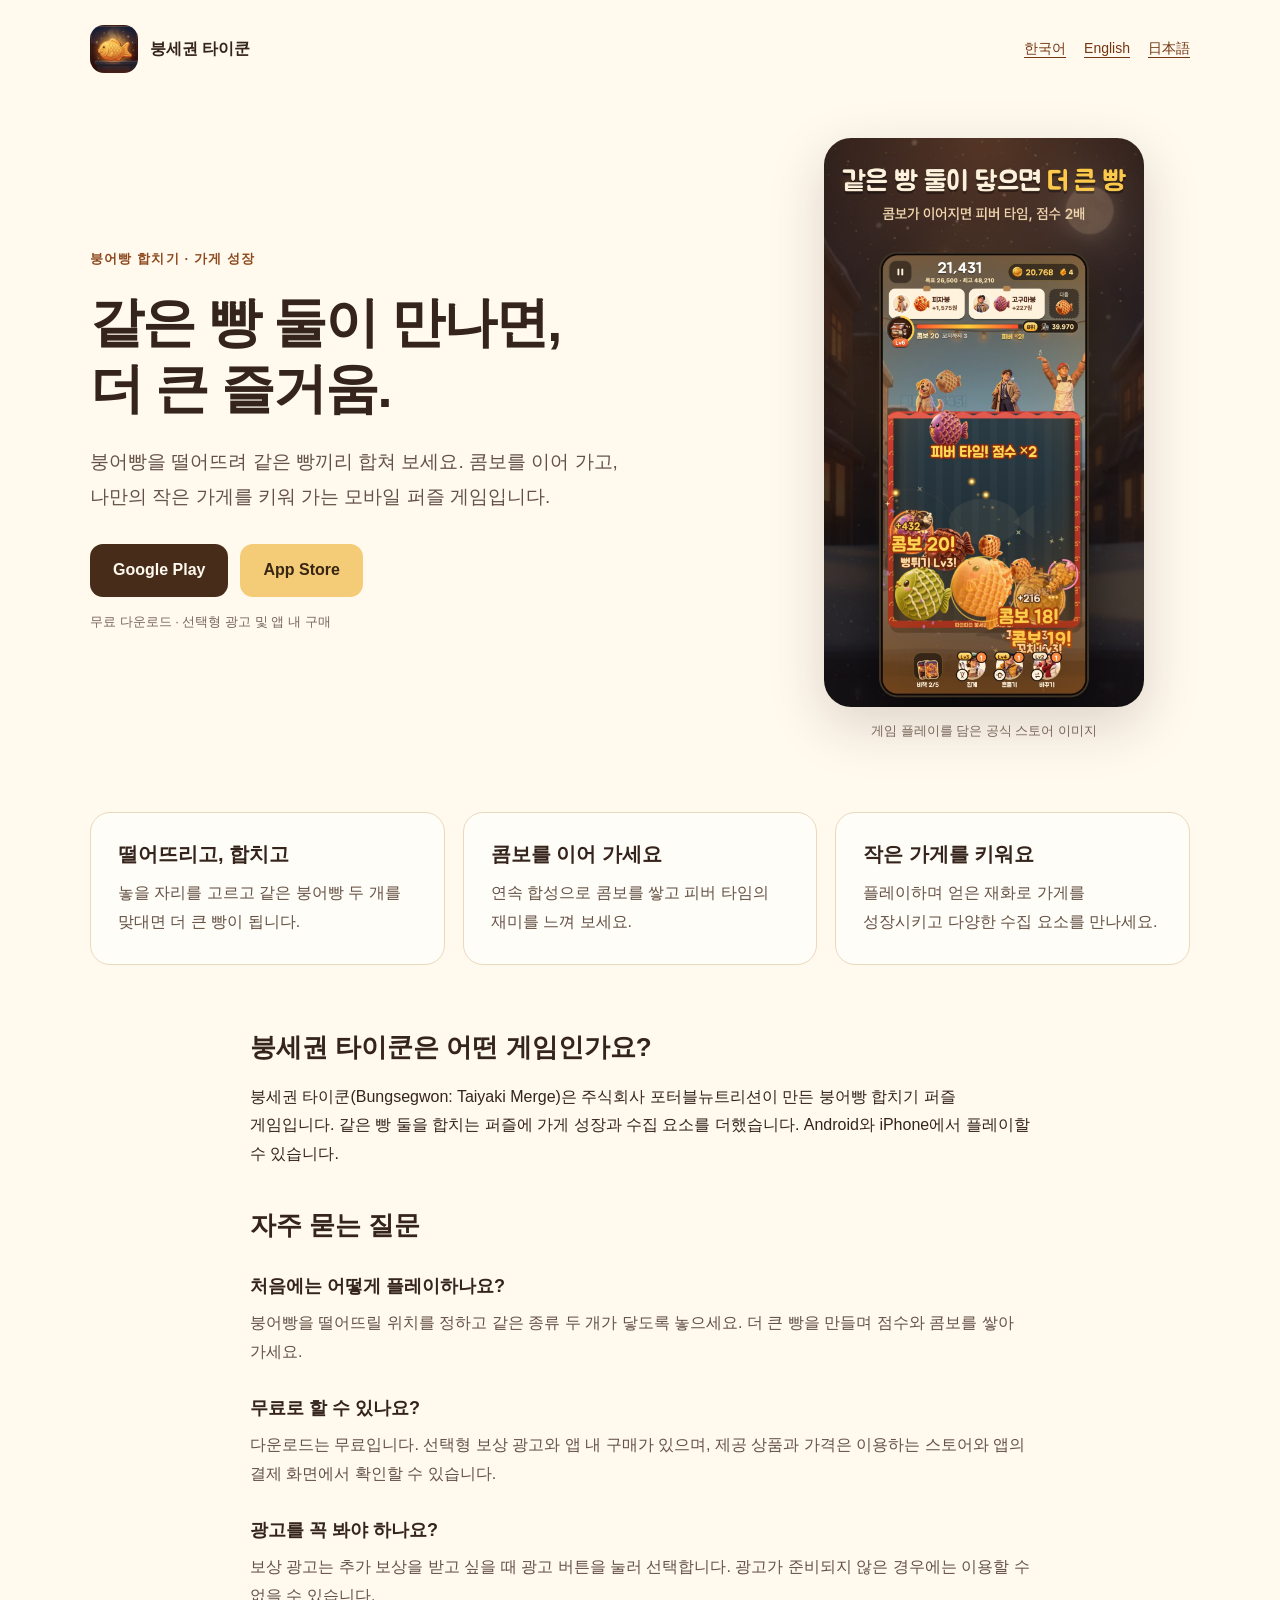
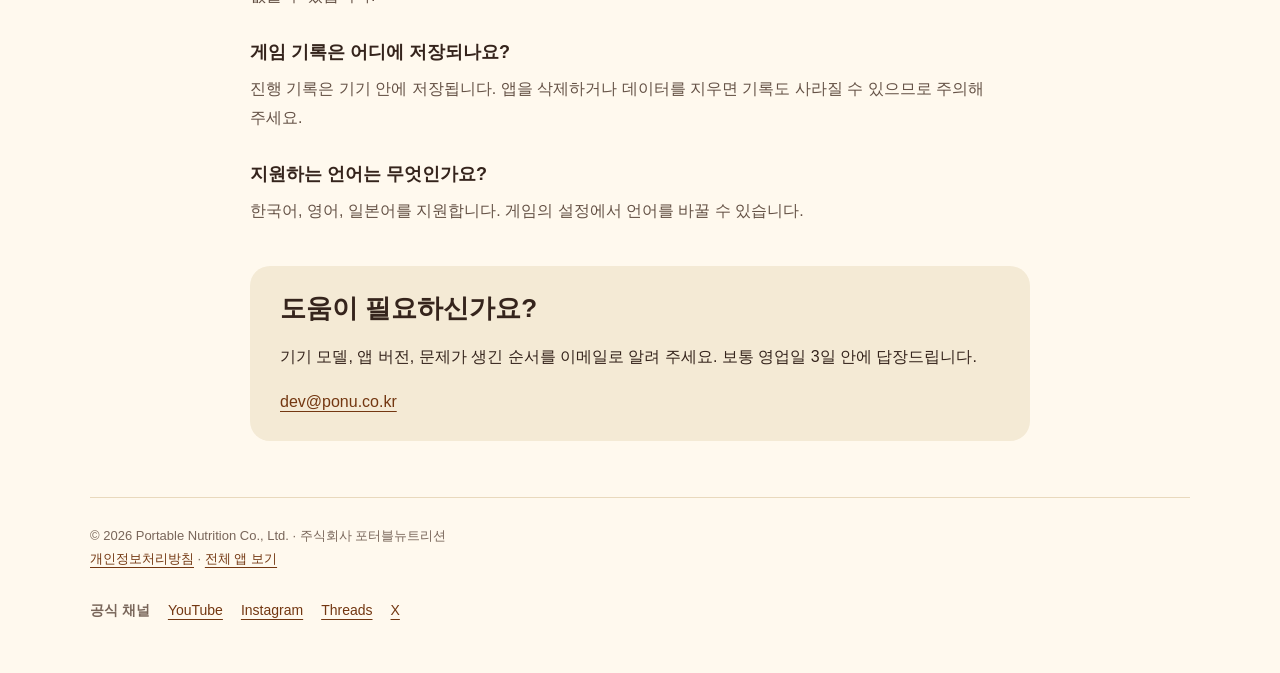
==== commit 2a633fc9: "Align English and Japanese game names and official channels" ====
--- a/index.html
+++ b/index.html
@@ -7,8 +7,8 @@
 <link rel="alternate" hreflang="x-default" href="https://yunseokl.github.io/bungsegwon/en/">
 <meta property="og:type" content="website"><meta property="og:site_name" content="Bungsegwon: Taiyaki Merge"><meta property="og:title" content="붕세권 타이쿤 — 붕어빵 합치기 퍼즐 게임"><meta property="og:description" content="붕세권 타이쿤은 같은 붕어빵 둘을 합쳐 더 큰 빵을 만들고 가게를 키우는 모바일 퍼즐 게임입니다. 플레이 방법, 다운로드, 광고·저장 안내를 확인하세요."><meta property="og:url" content="https://yunseokl.github.io/bungsegwon/"><meta property="og:image" content="https://yunseokl.github.io/bungsegwon/assets/ko-feature.jpg"><meta property="og:image:width" content="1024"><meta property="og:image:height" content="500">
 <meta name="twitter:card" content="summary_large_image"><link rel="icon" href="./icon.png"><link rel="stylesheet" href="./style.css">
-<script type="application/ld+json">{"@context": "https://schema.org", "@graph": [{"@type": "SoftwareApplication", "@id": "https://yunseokl.github.io/bungsegwon/#app", "name": "붕세권 타이쿤", "alternateName": "붕세권 타이쿤", "url": "https://yunseokl.github.io/bungsegwon/", "description": "붕세권 타이쿤은 같은 붕어빵 둘을 합쳐 더 큰 빵을 만들고 가게를 키우는 모바일 퍼즐 게임입니다. 플레이 방법, 다운로드, 광고·저장 안내를 확인하세요.", "applicationCategory": "GameApplication", "operatingSystem": "Android, iOS", "inLanguage": "ko", "image": "https://yunseokl.github.io/bungsegwon/assets/ko-feature.jpg", "publisher": {"@type": "Organization", "name": "Portable Nutrition Co., Ltd.", "alternateName": "주식회사 포터블뉴트리션", "url": "https://yunseokl.github.io/", "email": "dev@ponu.co.kr"}, "sameAs": ["https://play.google.com/store/apps/details?id=com.rewardry.bungsegwon", "https://apps.apple.com/app/id6816672674", "https://www.youtube.com/@bungsegwongame", "https://www.instagram.com/bungsegwongame/", "https://www.threads.com/@bungsegwongame"]}, {"@type": "FAQPage", "inLanguage": "ko", "mainEntity": [{"@type": "Question", "name": "처음에는 어떻게 플레이하나요?", "acceptedAnswer": {"@type": "Answer", "text": "붕어빵을 떨어뜨릴 위치를 정하고 같은 종류 두 개가 닿도록 놓으세요. 더 큰 빵을 만들며 점수와 콤보를 쌓아 가세요."}}, {"@type": "Question", "name": "무료로 할 수 있나요?", "acceptedAnswer": {"@type": "Answer", "text": "다운로드는 무료입니다. 선택형 보상 광고와 앱 내 구매가 있으며, 제공 상품과 가격은 이용하는 스토어와 앱의 결제 화면에서 확인할 수 있습니다."}}, {"@type": "Question", "name": "광고를 꼭 봐야 하나요?", "acceptedAnswer": {"@type": "Answer", "text": "보상 광고는 추가 보상을 받고 싶을 때 광고 버튼을 눌러 선택합니다. 광고가 준비되지 않은 경우에는 이용할 수 없을 수 있습니다."}}, {"@type": "Question", "name": "게임 기록은 어디에 저장되나요?", "acceptedAnswer": {"@type": "Answer", "text": "진행 기록은 기기 안에 저장됩니다. 앱을 삭제하거나 데이터를 지우면 기록도 사라질 수 있으므로 주의해 주세요."}}, {"@type": "Question", "name": "지원하는 언어는 무엇인가요?", "acceptedAnswer": {"@type": "Answer", "text": "한국어, 영어, 일본어를 지원합니다. 게임의 설정에서 언어를 바꿀 수 있습니다."}}]}]}</script></head>
+<script type="application/ld+json">{"@context": "https://schema.org", "@graph": [{"@type": "SoftwareApplication", "@id": "https://yunseokl.github.io/bungsegwon/#app", "name": "붕세권 타이쿤", "alternateName": ["Bungsegwon: Taiyaki Merge", "Bungsegwon: Merge Puzzle", "ブンセグォン：たい焼きマージ", "ブンセグォン：たい焼きマージパズル"], "url": "https://yunseokl.github.io/bungsegwon/", "description": "붕세권 타이쿤은 같은 붕어빵 둘을 합쳐 더 큰 빵을 만들고 가게를 키우는 모바일 퍼즐 게임입니다. 플레이 방법, 다운로드, 광고·저장 안내를 확인하세요.", "applicationCategory": "GameApplication", "operatingSystem": "Android, iOS", "inLanguage": "ko", "image": "https://yunseokl.github.io/bungsegwon/assets/ko-feature.jpg", "publisher": {"@type": "Organization", "name": "Portable Nutrition Co., Ltd.", "alternateName": "주식회사 포터블뉴트리션", "url": "https://yunseokl.github.io/", "email": "dev@ponu.co.kr"}, "sameAs": ["https://play.google.com/store/apps/details?id=com.rewardry.bungsegwon", "https://apps.apple.com/app/id6816672674", "https://www.youtube.com/@bungsegwongame", "https://www.instagram.com/bungsegwongame/", "https://www.threads.com/@bungsegwongame", "https://x.com/bungsegwongame", "https://www.youtube.com/@bungsegwonjp", "https://www.instagram.com/bungsegwonjp/"]}, {"@type": "FAQPage", "inLanguage": "ko", "mainEntity": [{"@type": "Question", "name": "처음에는 어떻게 플레이하나요?", "acceptedAnswer": {"@type": "Answer", "text": "붕어빵을 떨어뜨릴 위치를 정하고 같은 종류 두 개가 닿도록 놓으세요. 더 큰 빵을 만들며 점수와 콤보를 쌓아 가세요."}}, {"@type": "Question", "name": "무료로 할 수 있나요?", "acceptedAnswer": {"@type": "Answer", "text": "다운로드는 무료입니다. 선택형 보상 광고와 앱 내 구매가 있으며, 제공 상품과 가격은 이용하는 스토어와 앱의 결제 화면에서 확인할 수 있습니다."}}, {"@type": "Question", "name": "광고를 꼭 봐야 하나요?", "acceptedAnswer": {"@type": "Answer", "text": "보상 광고는 추가 보상을 받고 싶을 때 광고 버튼을 눌러 선택합니다. 광고가 준비되지 않은 경우에는 이용할 수 없을 수 있습니다."}}, {"@type": "Question", "name": "게임 기록은 어디에 저장되나요?", "acceptedAnswer": {"@type": "Answer", "text": "진행 기록은 기기 안에 저장됩니다. 앱을 삭제하거나 데이터를 지우면 기록도 사라질 수 있으므로 주의해 주세요."}}, {"@type": "Question", "name": "지원하는 언어는 무엇인가요?", "acceptedAnswer": {"@type": "Answer", "text": "한국어, 영어, 일본어를 지원합니다. 게임의 설정에서 언어를 바꿀 수 있습니다."}}]}]}</script></head>
 <body><a class="skip" href="#main">붕세권 타이쿤</a><header><a class="brand" href="https://yunseokl.github.io/bungsegwon/"><img src="./icon.png" alt="" width="48" height="48">붕세권 타이쿤</a><nav aria-label="Language"><a href="https://yunseokl.github.io/bungsegwon/" lang="ko" hreflang="ko" aria-current="page">한국어</a><a href="https://yunseokl.github.io/bungsegwon/en/" lang="en" hreflang="en">English</a><a href="https://yunseokl.github.io/bungsegwon/ja/" lang="ja" hreflang="ja">日本語</a></nav></header>
 <main id="main"><div class="hero"><div><p class="eyebrow">붕어빵 합치기 · 가게 성장</p><h1>같은 빵 둘이 만나면,<br>더 큰 즐거움.</h1><p class="lead">붕어빵을 떨어뜨려 같은 빵끼리 합쳐 보세요. 콤보를 이어 가고, 나만의 작은 가게를 키워 가는 모바일 퍼즐 게임입니다.</p><div class="actions"><a class="button" href="https://play.google.com/store/apps/details?id=com.rewardry.bungsegwon&amp;hl=ko&amp;utm_source=official_site&amp;utm_campaign=evergreen&amp;utm_content=ko">Google Play</a><a class="button secondary" href="https://apps.apple.com/app/id6816672674">App Store</a></div><p class="muted">무료 다운로드 · 선택형 광고 및 앱 내 구매</p></div><figure><img src="./assets/ko-gameplay.jpg" alt="게임 플레이를 담은 공식 스토어 이미지" width="1080" height="1920" fetchpriority="high"><figcaption>게임 플레이를 담은 공식 스토어 이미지</figcaption></figure></div>
 <div class="cards"><section class="card"><h2>떨어뜨리고, 합치고</h2><p>놓을 자리를 고르고 같은 붕어빵 두 개를 맞대면 더 큰 빵이 됩니다.</p></section><section class="card"><h2>콤보를 이어 가세요</h2><p>연속 합성으로 콤보를 쌓고 피버 타임의 재미를 느껴 보세요.</p></section><section class="card"><h2>작은 가게를 키워요</h2><p>플레이하며 얻은 재화로 가게를 성장시키고 다양한 수집 요소를 만나세요.</p></section></div><div class="reading"><h2>붕세권 타이쿤은 어떤 게임인가요?</h2><p>붕세권 타이쿤(Bungsegwon: Taiyaki Merge)은 주식회사 포터블뉴트리션이 만든 붕어빵 합치기 퍼즐 게임입니다. 같은 빵 둘을 합치는 퍼즐에 가게 성장과 수집 요소를 더했습니다. Android와 iPhone에서 플레이할 수 있습니다.</p><section class="faq"><h2>자주 묻는 질문</h2><h3>처음에는 어떻게 플레이하나요?</h3><p>붕어빵을 떨어뜨릴 위치를 정하고 같은 종류 두 개가 닿도록 놓으세요. 더 큰 빵을 만들며 점수와 콤보를 쌓아 가세요.</p><h3>무료로 할 수 있나요?</h3><p>다운로드는 무료입니다. 선택형 보상 광고와 앱 내 구매가 있으며, 제공 상품과 가격은 이용하는 스토어와 앱의 결제 화면에서 확인할 수 있습니다.</p><h3>광고를 꼭 봐야 하나요?</h3><p>보상 광고는 추가 보상을 받고 싶을 때 광고 버튼을 눌러 선택합니다. 광고가 준비되지 않은 경우에는 이용할 수 없을 수 있습니다.</p><h3>게임 기록은 어디에 저장되나요?</h3><p>진행 기록은 기기 안에 저장됩니다. 앱을 삭제하거나 데이터를 지우면 기록도 사라질 수 있으므로 주의해 주세요.</p><h3>지원하는 언어는 무엇인가요?</h3><p>한국어, 영어, 일본어를 지원합니다. 게임의 설정에서 언어를 바꿀 수 있습니다.</p></section><section class="support" id="support"><h2>도움이 필요하신가요?</h2><p>기기 모델, 앱 버전, 문제가 생긴 순서를 이메일로 알려 주세요. 보통 영업일 3일 안에 답장드립니다.</p><a href="mailto:dev@ponu.co.kr">dev@ponu.co.kr</a></section></div></main>
-<footer>© 2026 Portable Nutrition Co., Ltd. · 주식회사 포터블뉴트리션<br><a href="./privacy.html">개인정보처리방침</a> · <a href="https://yunseokl.github.io/">전체 앱 보기</a><nav class="social-links" aria-label="공식 채널"><span>공식 채널</span><a href="https://www.youtube.com/@bungsegwongame">YouTube</a><a href="https://www.instagram.com/bungsegwongame/">Instagram</a><a href="https://www.threads.com/@bungsegwongame">Threads</a></nav></footer></body></html>+<footer>© 2026 Portable Nutrition Co., Ltd. · 주식회사 포터블뉴트리션<br><a href="./privacy.html">개인정보처리방침</a> · <a href="https://yunseokl.github.io/">전체 앱 보기</a><nav class="social-links" aria-label="공식 채널"><span>공식 채널</span><a href="https://www.youtube.com/@bungsegwongame">YouTube</a><a href="https://www.instagram.com/bungsegwongame/">Instagram</a><a href="https://www.threads.com/@bungsegwongame">Threads</a><a href="https://x.com/bungsegwongame">X</a></nav></footer></body></html>
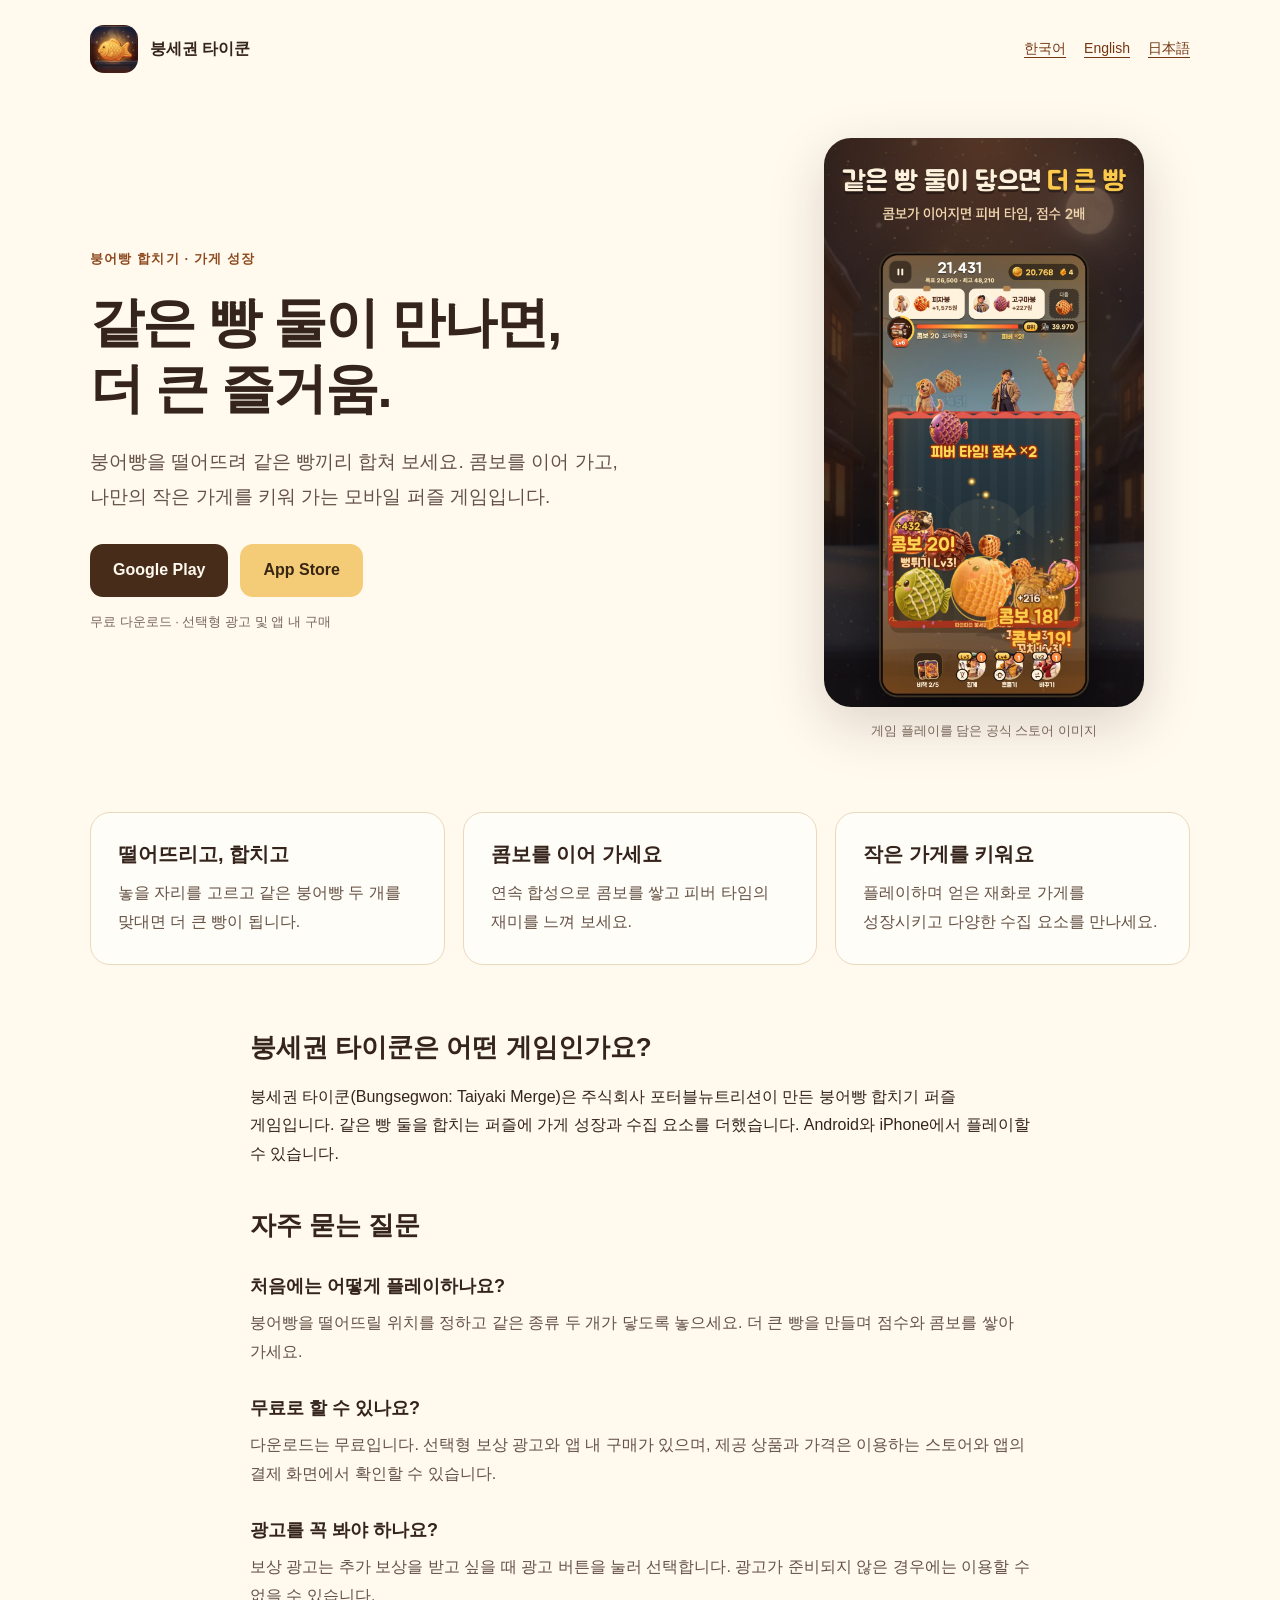
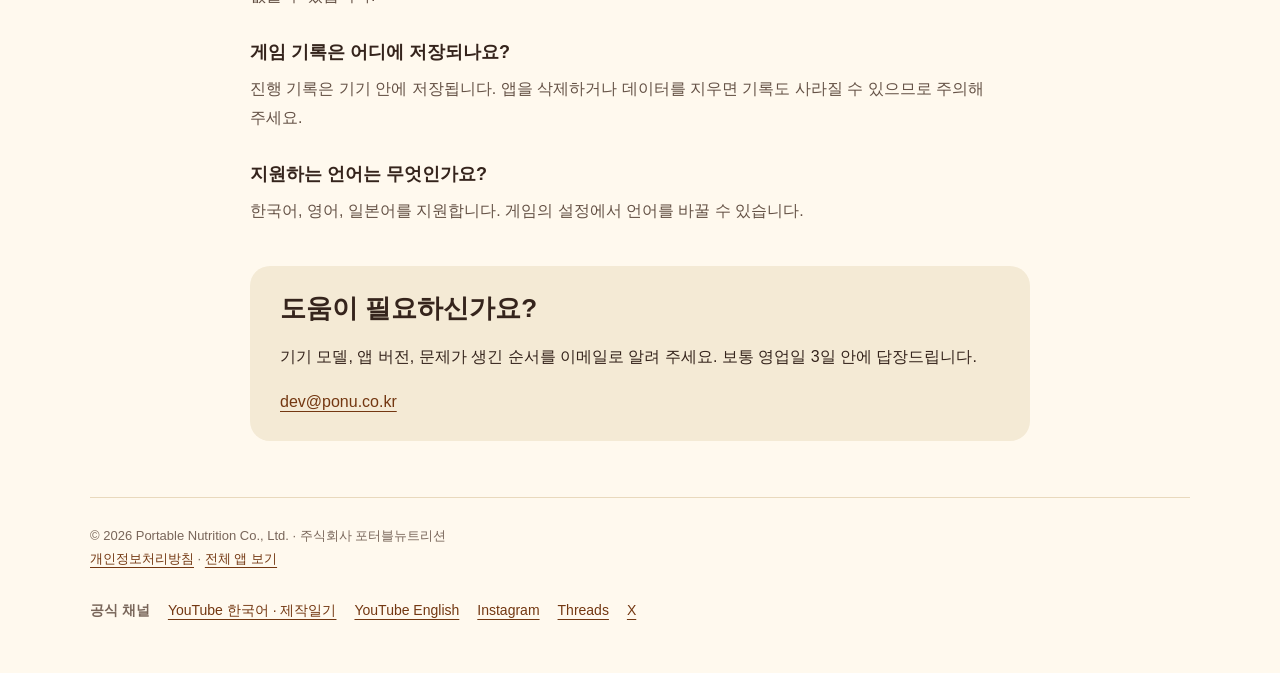
==== commit edbbd62f: "Link official Korean developer diary channel" ====
--- a/index.html
+++ b/index.html
@@ -7,8 +7,8 @@
 <link rel="alternate" hreflang="x-default" href="https://yunseokl.github.io/bungsegwon/en/">
 <meta property="og:type" content="website"><meta property="og:site_name" content="Bungsegwon: Taiyaki Merge"><meta property="og:title" content="붕세권 타이쿤 — 붕어빵 합치기 퍼즐 게임"><meta property="og:description" content="붕세권 타이쿤은 같은 붕어빵 둘을 합쳐 더 큰 빵을 만들고 가게를 키우는 모바일 퍼즐 게임입니다. 플레이 방법, 다운로드, 광고·저장 안내를 확인하세요."><meta property="og:url" content="https://yunseokl.github.io/bungsegwon/"><meta property="og:image" content="https://yunseokl.github.io/bungsegwon/assets/ko-feature.jpg"><meta property="og:image:width" content="1024"><meta property="og:image:height" content="500">
 <meta name="twitter:card" content="summary_large_image"><link rel="icon" href="./icon.png"><link rel="stylesheet" href="./style.css">
-<script type="application/ld+json">{"@context": "https://schema.org", "@graph": [{"@type": "SoftwareApplication", "@id": "https://yunseokl.github.io/bungsegwon/#app", "name": "붕세권 타이쿤", "alternateName": ["Bungsegwon: Taiyaki Merge", "Bungsegwon: Merge Puzzle", "ブンセグォン：たい焼きマージ", "ブンセグォン：たい焼きマージパズル"], "url": "https://yunseokl.github.io/bungsegwon/", "description": "붕세권 타이쿤은 같은 붕어빵 둘을 합쳐 더 큰 빵을 만들고 가게를 키우는 모바일 퍼즐 게임입니다. 플레이 방법, 다운로드, 광고·저장 안내를 확인하세요.", "applicationCategory": "GameApplication", "operatingSystem": "Android, iOS", "inLanguage": "ko", "image": "https://yunseokl.github.io/bungsegwon/assets/ko-feature.jpg", "publisher": {"@type": "Organization", "name": "Portable Nutrition Co., Ltd.", "alternateName": "주식회사 포터블뉴트리션", "url": "https://yunseokl.github.io/", "email": "dev@ponu.co.kr"}, "sameAs": ["https://play.google.com/store/apps/details?id=com.rewardry.bungsegwon", "https://apps.apple.com/app/id6816672674", "https://www.youtube.com/@bungsegwongame", "https://www.instagram.com/bungsegwongame/", "https://www.threads.com/@bungsegwongame", "https://x.com/bungsegwongame", "https://www.youtube.com/@bungsegwonjp", "https://www.instagram.com/bungsegwonjp/"]}, {"@type": "FAQPage", "inLanguage": "ko", "mainEntity": [{"@type": "Question", "name": "처음에는 어떻게 플레이하나요?", "acceptedAnswer": {"@type": "Answer", "text": "붕어빵을 떨어뜨릴 위치를 정하고 같은 종류 두 개가 닿도록 놓으세요. 더 큰 빵을 만들며 점수와 콤보를 쌓아 가세요."}}, {"@type": "Question", "name": "무료로 할 수 있나요?", "acceptedAnswer": {"@type": "Answer", "text": "다운로드는 무료입니다. 선택형 보상 광고와 앱 내 구매가 있으며, 제공 상품과 가격은 이용하는 스토어와 앱의 결제 화면에서 확인할 수 있습니다."}}, {"@type": "Question", "name": "광고를 꼭 봐야 하나요?", "acceptedAnswer": {"@type": "Answer", "text": "보상 광고는 추가 보상을 받고 싶을 때 광고 버튼을 눌러 선택합니다. 광고가 준비되지 않은 경우에는 이용할 수 없을 수 있습니다."}}, {"@type": "Question", "name": "게임 기록은 어디에 저장되나요?", "acceptedAnswer": {"@type": "Answer", "text": "진행 기록은 기기 안에 저장됩니다. 앱을 삭제하거나 데이터를 지우면 기록도 사라질 수 있으므로 주의해 주세요."}}, {"@type": "Question", "name": "지원하는 언어는 무엇인가요?", "acceptedAnswer": {"@type": "Answer", "text": "한국어, 영어, 일본어를 지원합니다. 게임의 설정에서 언어를 바꿀 수 있습니다."}}]}]}</script></head>
+<script type="application/ld+json">{"@context": "https://schema.org", "@graph": [{"@type": "SoftwareApplication", "@id": "https://yunseokl.github.io/bungsegwon/#app", "name": "붕세권 타이쿤", "alternateName": ["Bungsegwon: Taiyaki Merge", "Bungsegwon: Merge Puzzle", "ブンセグォン：たい焼きマージ", "ブンセグォン：たい焼きマージパズル"], "url": "https://yunseokl.github.io/bungsegwon/", "description": "붕세권 타이쿤은 같은 붕어빵 둘을 합쳐 더 큰 빵을 만들고 가게를 키우는 모바일 퍼즐 게임입니다. 플레이 방법, 다운로드, 광고·저장 안내를 확인하세요.", "applicationCategory": "GameApplication", "operatingSystem": "Android, iOS", "inLanguage": "ko", "image": "https://yunseokl.github.io/bungsegwon/assets/ko-feature.jpg", "publisher": {"@type": "Organization", "name": "Portable Nutrition Co., Ltd.", "alternateName": "주식회사 포터블뉴트리션", "url": "https://yunseokl.github.io/", "email": "dev@ponu.co.kr"}, "sameAs": ["https://play.google.com/store/apps/details?id=com.rewardry.bungsegwon", "https://apps.apple.com/app/id6816672674", "https://www.youtube.com/@bungsegwongame", "https://www.instagram.com/bungsegwongame/", "https://www.threads.com/@bungsegwongame", "https://x.com/bungsegwongame", "https://www.youtube.com/@bungsegwonjp", "https://www.instagram.com/bungsegwonjp/", "https://www.youtube.com/@bungsegwonkr"]}, {"@type": "FAQPage", "inLanguage": "ko", "mainEntity": [{"@type": "Question", "name": "처음에는 어떻게 플레이하나요?", "acceptedAnswer": {"@type": "Answer", "text": "붕어빵을 떨어뜨릴 위치를 정하고 같은 종류 두 개가 닿도록 놓으세요. 더 큰 빵을 만들며 점수와 콤보를 쌓아 가세요."}}, {"@type": "Question", "name": "무료로 할 수 있나요?", "acceptedAnswer": {"@type": "Answer", "text": "다운로드는 무료입니다. 선택형 보상 광고와 앱 내 구매가 있으며, 제공 상품과 가격은 이용하는 스토어와 앱의 결제 화면에서 확인할 수 있습니다."}}, {"@type": "Question", "name": "광고를 꼭 봐야 하나요?", "acceptedAnswer": {"@type": "Answer", "text": "보상 광고는 추가 보상을 받고 싶을 때 광고 버튼을 눌러 선택합니다. 광고가 준비되지 않은 경우에는 이용할 수 없을 수 있습니다."}}, {"@type": "Question", "name": "게임 기록은 어디에 저장되나요?", "acceptedAnswer": {"@type": "Answer", "text": "진행 기록은 기기 안에 저장됩니다. 앱을 삭제하거나 데이터를 지우면 기록도 사라질 수 있으므로 주의해 주세요."}}, {"@type": "Question", "name": "지원하는 언어는 무엇인가요?", "acceptedAnswer": {"@type": "Answer", "text": "한국어, 영어, 일본어를 지원합니다. 게임의 설정에서 언어를 바꿀 수 있습니다."}}]}]}</script></head>
 <body><a class="skip" href="#main">붕세권 타이쿤</a><header><a class="brand" href="https://yunseokl.github.io/bungsegwon/"><img src="./icon.png" alt="" width="48" height="48">붕세권 타이쿤</a><nav aria-label="Language"><a href="https://yunseokl.github.io/bungsegwon/" lang="ko" hreflang="ko" aria-current="page">한국어</a><a href="https://yunseokl.github.io/bungsegwon/en/" lang="en" hreflang="en">English</a><a href="https://yunseokl.github.io/bungsegwon/ja/" lang="ja" hreflang="ja">日本語</a></nav></header>
 <main id="main"><div class="hero"><div><p class="eyebrow">붕어빵 합치기 · 가게 성장</p><h1>같은 빵 둘이 만나면,<br>더 큰 즐거움.</h1><p class="lead">붕어빵을 떨어뜨려 같은 빵끼리 합쳐 보세요. 콤보를 이어 가고, 나만의 작은 가게를 키워 가는 모바일 퍼즐 게임입니다.</p><div class="actions"><a class="button" href="https://play.google.com/store/apps/details?id=com.rewardry.bungsegwon&amp;hl=ko&amp;utm_source=official_site&amp;utm_campaign=evergreen&amp;utm_content=ko">Google Play</a><a class="button secondary" href="https://apps.apple.com/app/id6816672674">App Store</a></div><p class="muted">무료 다운로드 · 선택형 광고 및 앱 내 구매</p></div><figure><img src="./assets/ko-gameplay.jpg" alt="게임 플레이를 담은 공식 스토어 이미지" width="1080" height="1920" fetchpriority="high"><figcaption>게임 플레이를 담은 공식 스토어 이미지</figcaption></figure></div>
 <div class="cards"><section class="card"><h2>떨어뜨리고, 합치고</h2><p>놓을 자리를 고르고 같은 붕어빵 두 개를 맞대면 더 큰 빵이 됩니다.</p></section><section class="card"><h2>콤보를 이어 가세요</h2><p>연속 합성으로 콤보를 쌓고 피버 타임의 재미를 느껴 보세요.</p></section><section class="card"><h2>작은 가게를 키워요</h2><p>플레이하며 얻은 재화로 가게를 성장시키고 다양한 수집 요소를 만나세요.</p></section></div><div class="reading"><h2>붕세권 타이쿤은 어떤 게임인가요?</h2><p>붕세권 타이쿤(Bungsegwon: Taiyaki Merge)은 주식회사 포터블뉴트리션이 만든 붕어빵 합치기 퍼즐 게임입니다. 같은 빵 둘을 합치는 퍼즐에 가게 성장과 수집 요소를 더했습니다. Android와 iPhone에서 플레이할 수 있습니다.</p><section class="faq"><h2>자주 묻는 질문</h2><h3>처음에는 어떻게 플레이하나요?</h3><p>붕어빵을 떨어뜨릴 위치를 정하고 같은 종류 두 개가 닿도록 놓으세요. 더 큰 빵을 만들며 점수와 콤보를 쌓아 가세요.</p><h3>무료로 할 수 있나요?</h3><p>다운로드는 무료입니다. 선택형 보상 광고와 앱 내 구매가 있으며, 제공 상품과 가격은 이용하는 스토어와 앱의 결제 화면에서 확인할 수 있습니다.</p><h3>광고를 꼭 봐야 하나요?</h3><p>보상 광고는 추가 보상을 받고 싶을 때 광고 버튼을 눌러 선택합니다. 광고가 준비되지 않은 경우에는 이용할 수 없을 수 있습니다.</p><h3>게임 기록은 어디에 저장되나요?</h3><p>진행 기록은 기기 안에 저장됩니다. 앱을 삭제하거나 데이터를 지우면 기록도 사라질 수 있으므로 주의해 주세요.</p><h3>지원하는 언어는 무엇인가요?</h3><p>한국어, 영어, 일본어를 지원합니다. 게임의 설정에서 언어를 바꿀 수 있습니다.</p></section><section class="support" id="support"><h2>도움이 필요하신가요?</h2><p>기기 모델, 앱 버전, 문제가 생긴 순서를 이메일로 알려 주세요. 보통 영업일 3일 안에 답장드립니다.</p><a href="mailto:dev@ponu.co.kr">dev@ponu.co.kr</a></section></div></main>
-<footer>© 2026 Portable Nutrition Co., Ltd. · 주식회사 포터블뉴트리션<br><a href="./privacy.html">개인정보처리방침</a> · <a href="https://yunseokl.github.io/">전체 앱 보기</a><nav class="social-links" aria-label="공식 채널"><span>공식 채널</span><a href="https://www.youtube.com/@bungsegwongame">YouTube</a><a href="https://www.instagram.com/bungsegwongame/">Instagram</a><a href="https://www.threads.com/@bungsegwongame">Threads</a><a href="https://x.com/bungsegwongame">X</a></nav></footer></body></html>+<footer>© 2026 Portable Nutrition Co., Ltd. · 주식회사 포터블뉴트리션<br><a href="./privacy.html">개인정보처리방침</a> · <a href="https://yunseokl.github.io/">전체 앱 보기</a><nav class="social-links" aria-label="공식 채널"><span>공식 채널</span><a href="https://www.youtube.com/@bungsegwonkr">YouTube 한국어 · 제작일기</a><a href="https://www.youtube.com/@bungsegwongame">YouTube English</a><a href="https://www.instagram.com/bungsegwongame/">Instagram</a><a href="https://www.threads.com/@bungsegwongame">Threads</a><a href="https://x.com/bungsegwongame">X</a></nav></footer></body></html>
